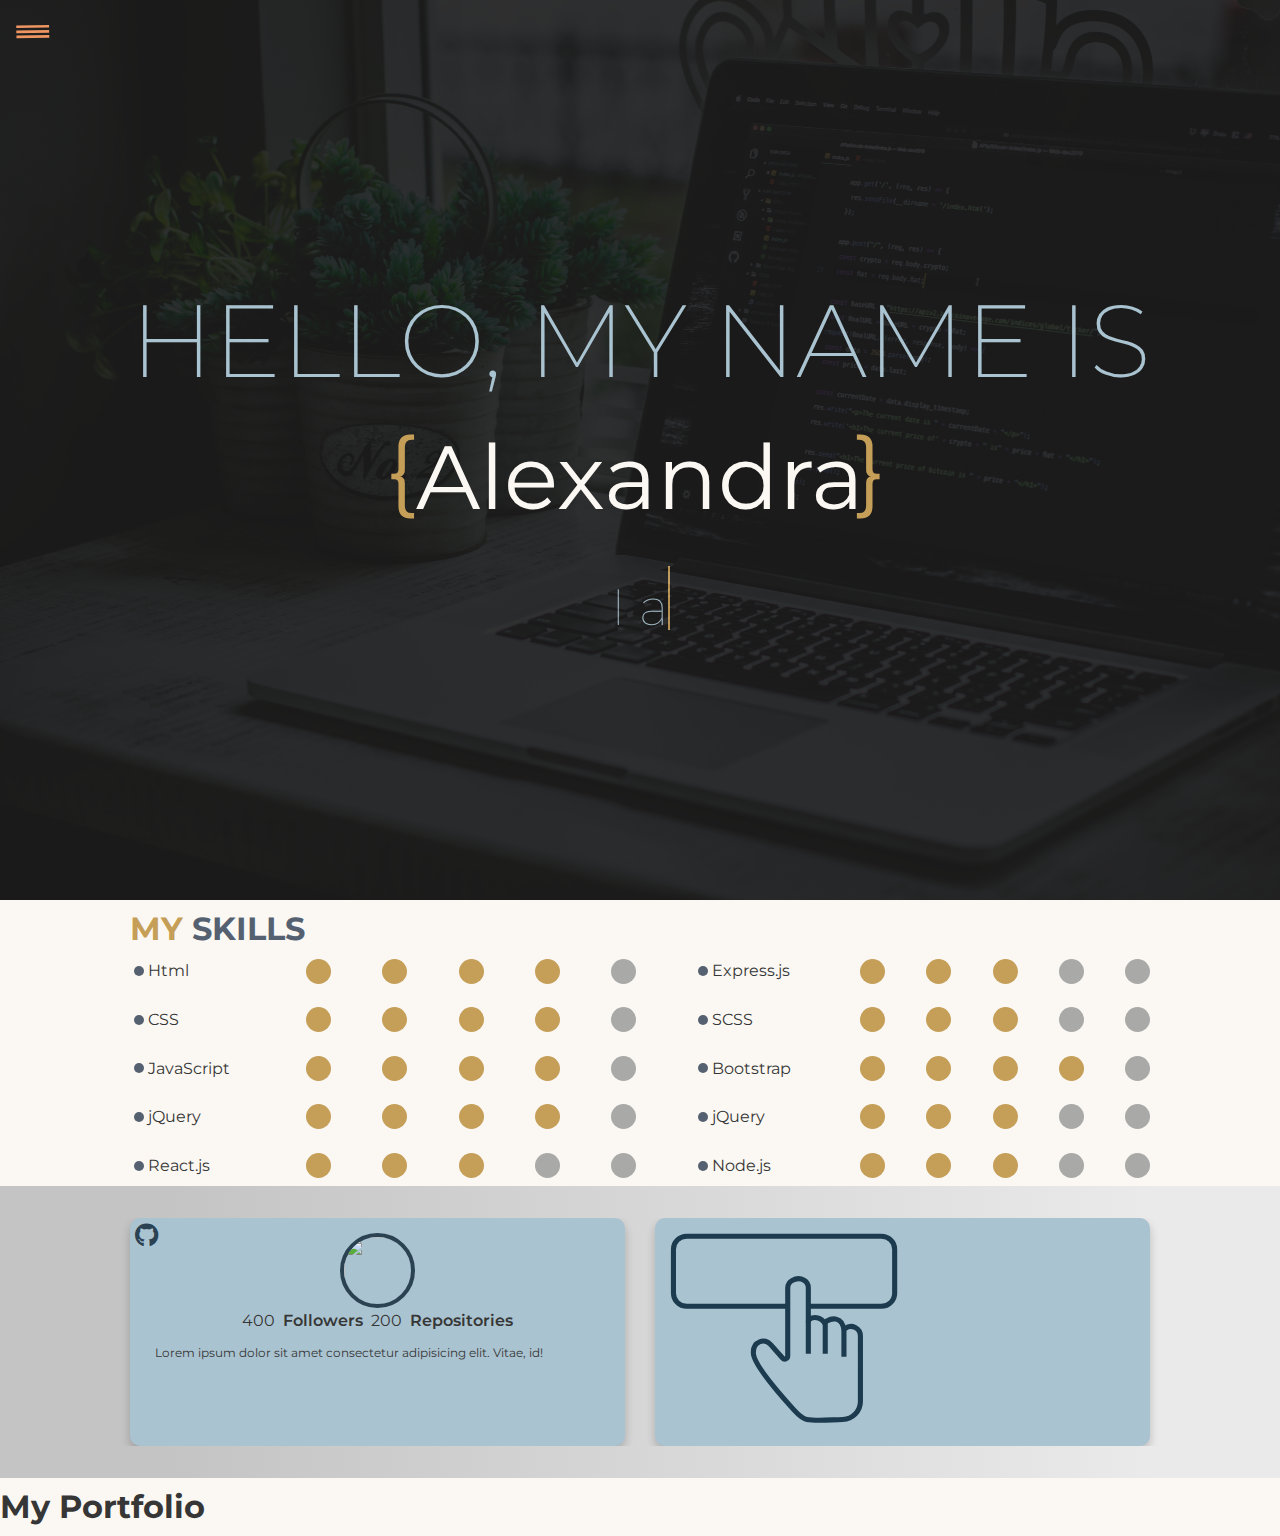
==== Site/index.html @ 7f1e924a "fixed some layout issues" ====
<!DOCTYPE html>
<html lang="en">
	<head>
		<meta charset="UTF-8" />
		<meta http-equiv="X-UA-Compatible" content="IE=edge" />
		<meta name="viewport" content="width=device-width, initial-scale=1.0" />
		<link rel="stylesheet" href="https://cdnjs.cloudflare.com/ajax/libs/font-awesome/5.15.3/css/all.min.css">
		<link rel="stylesheet" href="css/base.css" />
		<link rel="stylesheet" href="css/utils.css" />
		<link rel="stylesheet" href="css/nav.css" />
		<link rel="stylesheet" href="css/hero.css" />
		<link rel="stylesheet" href="css/style.css" />
		<link rel="stylesheet" href="css/media.css" />

		<title>Alex Faller - Web Developer</title>
	</head>
	<body>
		<header>
			<nav id="nav" class="flex">
				<button id="hamburger" class="showMenu">
					<svg
						id="hamburger-svg"
						data-name="Layer 1"
						xmlns="http://www.w3.org/2000/svg"
						width="0.41in"
						height="0.32in"
						viewBox="0 0 29.63 23.39"
					>
						<defs></defs>
						<path
							id="hamburger-top"
							class="line"
							d="M25.17,20.13l25-.38s3.58-.8,3.75-3c.07-.88.63-2.43-2.13-4s-5.36,2-5.36,2L29,32.74"
							transform="translate(-25.16 -11.9)"
						/>

						<line
							id="hamburger-middle"
							class="line"
							x1="0.06"
							y1="12.05"
							x2="25.06"
							y2="11.68"
						/>

						<path
							id="hamburger-bottom"
							class="line"
							d="M25.33,27.82l25-.37s3.61.7,3.84,2.88c.1.88.7,2.41-2,4s-5.42-1.85-5.42-1.85L28.8,15.1"
							transform="translate(-25.16 -11.9)"
						/>
					</svg>
				</button>

				<ul>
					<li><a id="home" class="nav-link" href="#">Home</a></li>
					<li><a class="nav-link" href="#skills">Skills</a></li>
					<li><a class="nav-link" href="#portfolio">Portfolio</a></li>
					<li><a class="nav-link" href="#">Contact</a></li>
				</ul>
			</nav>
			<div class="flex hero">
				<h1 class="hello">Hello, my name is</h1>
				<div class="name-animation flex">
					<h1 class="my-name">Alexandra</h1>
				</div>
				<div id="typing"></div>
			</div>
		</header>

		<div class="container">
			<section class="skills">
				<h1 class="section-header">
					<span class="mustard">My</span><span class="slate"> skills</span>
				</h1>
				<ul class="grid-wrapper grid">
					<li class="column">
						<ul class="grid skill-box">
							<!--HTML-->
							<li class="skill-list-item flex">
								<div class="skill-item flex">
									<div class="bullet"></div>
									Html
								</div>
								<div class="skill-level-gold"></div>
								<div class="skill-level-gold"></div>
								<div class="skill-level-gold"></div>
								<div class="skill-level-gold"></div>
								<div class="skill-level-silver"></div>
							</li>

							<!--CSS-->
							<li class="skill-list-item flex">
								<div class="skill-item flex">
									<div class="bullet"></div>
									CSS
								</div>
								<div class="skill-level-gold"></div>
								<div class="skill-level-gold"></div>
								<div class="skill-level-gold"></div>
								<div class="skill-level-gold"></div>
								<div class="skill-level-silver"></div>
							</li>

							<!--JavaScript-->
							<li class="skill-list-item flex">
								<div class="skill-item flex">
									<div class="bullet"></div>
									JavaScript
								</div>
								<div class="skill-level-gold"></div>
								<div class="skill-level-gold"></div>
								<div class="skill-level-gold"></div>
								<div class="skill-level-gold"></div>
								<div class="skill-level-silver"></div>
							</li>

							<!--jQuery-->
							<li class="skill-list-item flex">
								<div class="skill-item flex">
									<div class="bullet"></div>
									jQuery
								</div>
								<div class="skill-level-gold"></div>
								<div class="skill-level-gold"></div>
								<div class="skill-level-gold"></div>
								<div class="skill-level-gold"></div>
								<div class="skill-level-silver"></div>
							</li>

							<!--react-->
							<li class="skill-list-item flex">
								<div class="skill-item flex">
									<div class="bullet"></div>
									React.js
								</div>
								<div class="skill-level-gold"></div>
								<div class="skill-level-gold"></div>
								<div class="skill-level-gold"></div>
								<div class="skill-level-silver"></div>
								<div class="skill-level-silver"></div>
							</li>
						</ul>
					</li>

					<!-- right -->
					<li class="column right">
						<ul class="skill-box grid">
							<!--Express.js-->
							<li class="skill-list-item flex">
								<div class="skill-item flex">
									<div class="bullet"></div>
									Express.js
								</div>
								<div class="skill-level-gold"></div>
								<div class="skill-level-gold"></div>
								<div class="skill-level-gold"></div>
								<div class="skill-level-silver"></div>
								<div class="skill-level-silver"></div>
							</li>

							<!--SCSS-->
							<li class="skill-list-item flex">
								<div class="skill-item flex">
									<div class="bullet"></div>
									SCSS
								</div>
								<div class="skill-level-gold"></div>
								<div class="skill-level-gold"></div>
								<div class="skill-level-gold"></div>
								<div class="skill-level-silver"></div>
								<div class="skill-level-silver"></div>
							</li>

							<!--Bootstrap-->
							<li class="skill-list-item flex">
								<div class="skill-item flex">
									<div class="bullet"></div>
									Bootstrap
								</div>
								<div class="skill-level-gold"></div>
								<div class="skill-level-gold"></div>
								<div class="skill-level-gold"></div>
								<div class="skill-level-gold"></div>
								<div class="skill-level-silver"></div>
							</li>

							<!--MongoDb-->
							<li class="skill-list-item flex">
								<div class="skill-item flex">
									<div class="bullet"></div>
									jQuery
								</div>
								<div class="skill-level-gold"></div>
								<div class="skill-level-gold"></div>
								<div class="skill-level-gold"></div>
								<div class="skill-level-silver"></div>
								<div class="skill-level-silver"></div>
							</li>
							<!--Node-->
							<li class="skill-list-item flex">
								<div class="skill-item flex">
									<div class="bullet"></div>
									Node.js
								</div>
								<div class="skill-level-gold"></div>
								<div class="skill-level-gold"></div>
								<div class="skill-level-gold"></div>
								<div class="skill-level-silver"></div>
								<div class="skill-level-silver"></div>
							</li>
						</ul>
					</li>
				</ul>
			</section>
	</div>

			<section class="cta">
				<div class="container">
				<ul class="cta-boxes grid">
					<li class="github-box">
						<i class="fab fa-github"></i>
						<div class="avatar flex" ><img id="avatar" src="https://randomuser.me/api/portraits/lego/3.jpg"/></div>
						<div class="user-info">
						<ul class="flex">
							<li id="following"> </li>
							<li id="followers">400 <strong>Followers</strong></li>
							<li id="repositories">200 <strong>Repositories</strong></li>
						</ul>
						<div id="github-bio">Lorem ipsum dolor sit amet consectetur adipisicing elit. Vitae, id!</div>
						
						

						<div id="repos" class="flex">
							
						</div>
						</div>
						

					</li>
					

					<li class="hireMe-box">

						<div class="hire-me">
							<svg width="228" height="190" viewBox="0 0 228 190" fill="none" xmlns="http://www.w3.org/2000/svg">
<g id="Hand and box 1">
<path id="Box 1" d="M138.271 73.3187H211.412C218.701 73.3187 224.664 67.5082 224.664 60.3215V16.1821C224.664 8.9954 218.752 3.18491 211.412 3.18491H16.7096C9.37 3.18491 3.45757 8.9954 3.45757 16.1821V60.3215C3.45757 67.5082 9.37 73.3187 16.7096 73.3187H118.597" stroke="#1C3B4E" stroke-width="5.09693" stroke-miterlimit="10"/>
<g id="Hand 1">
<path id="Vector" d="M155.244 120.873V90.5463C155.244 89.425 155.856 88.4056 156.824 87.8959C160.953 85.7042 171.962 82.2383 174.052 97.3252" stroke="#1C3B4E" stroke-width="5.09693" stroke-miterlimit="10"/>
<path id="Vector_2" d="M138.322 120.873V88.5584C138.322 87.5391 138.832 86.6216 139.698 86.061C142.757 84.1241 150.249 82.697 155.244 90.903" stroke="#1C3B4E" stroke-width="5.09693" stroke-miterlimit="10"/>
<path id="Vector_3" d="M138.322 89.2211V54.8678C138.322 51.7587 136.742 48.8025 134.041 47.2224C129.403 44.4701 124.968 45.8463 121.91 47.6302C119.311 49.1593 117.731 51.9626 117.731 54.9698V123.116C117.731 125.868 114.367 127.142 112.532 125.053L100.452 111.342C97.8018 108.335 93.5203 107.213 89.7996 108.742C86.1807 110.22 82.7658 113.533 83.4284 120.873C84.4988 132.392 112.124 163.891 123.898 176.888C127.415 180.762 131.747 185.502 136.895 186.471C145.611 188.153 158.659 186.878 172.88 186.522C182.513 186.267 190.413 178.163 190.413 168.529V103.085C190.413 95.3374 181.493 90.7502 175.326 95.4394C175.224 95.4903 175.173 95.5923 175.071 95.6432C174.358 96.2039 173.95 97.0704 173.95 97.9878V123.625" stroke="#1C3B4E" stroke-width="5.09693" stroke-miterlimit="10"/>
</g>
</g>
</svg>
						</div>

					</li>
				</ul>
				</div>
			</section>

			<section class="portfolio">
				<h1>My Portfolio</h1>
			</section>
		</div>
<script src="https://cdnjs.cloudflare.com/ajax/libs/axios/0.21.0/axios.min.js" integrity="sha512-DZqqY3PiOvTP9HkjIWgjO6ouCbq+dxqWoJZ/Q+zPYNHmlnI2dQnbJ5bxAHpAMw+LXRm4D72EIRXzvcHQtE8/VQ==" crossorigin="anonymous"></script>
		<script src="scripts/typing.js"></script>
		<script src="scripts/menu.js"></script>
		<script src="scripts/github.js"></script>
	</body>
</html>
---- Site/css/base.css ----
@import url('https://fonts.googleapis.com/css2?family=Montserrat:ital,wght@0,100;0,200;0,400;0,500;0,600;0,700;0,800;0,900;1,100;1,200;1,300;1,400;1,500;1,600;1,800;1,900&display=swap');

*,
*::before,
*::after {
	box-sizing: border-box;
	padding: 0;
	margin: 0;
}

:root {
	--color-mustardYellow: #c59e58;
	--color-lightBlue: #aac3d0;
	--color-lightOrange: #ee9561;
	--color-offWhite: #fbf8f3;
	--color-darkGrey: #363636;
	--color-night: #0d121b;
	--color-slateGrey: #556170;
	--color-charcoal: #2b4253;
	--color-silver: #a9a9a8;
	--color-platinum: #eaeaea;
}

body {
	font-family: 'Montserrat', sans-serif;
	overflow-x: hidden;
	background-color: var(--color-offWhite);
	color: var(--color-darkGrey);
	font-size: 16px;
	line-height: 1.6;
}

ul {
	list-style: none;
}

a {
	text-decoration: none;
	color: var(--color-darkGrey);
}

h1,
h2 {
	line-height: 1.2;
	margin: 10px 0;
}

h1.section-header {
	text-transform: uppercase;
}

p {
	margin: 10px 0;
	line-height: 1.6;
}

img {
	width: 100%;
}
---- Site/css/utils.css ----
.container {
	margin: 0 auto;
	max-width: 1100px;
	overflow: auto;
	padding: 0 40px;
}

.flex {
	display: flex;
	justify-content: center;
	align-items: center;
	/* height: 100%; */
}

.grid {
	display: grid;
}

/* COLOUR CLASSES */

.mustard {
	color: var(--color-mustardYellow);
}
.slate {
	color: var(--color-slateGrey);
}
.silver {
	color: var(--color-silver);
}

.charcoal {
	color: var(--color-charcoal);
}
---- Site/css/nav.css ----
.line {
	fill: none;
	stroke: var(--color-lightOrange);
	stroke-miterlimit: 10;
	stroke-width: 2px;
}

#hamburger-top,
#hamburger-bottom {
	transition: stroke-dashoffset 0.5s cubic-bezier(0.4, 0, 0.2, 1);
}
#hamburger-middle {
	opacity: 1;
	transition: stroke-dashoffset 0.5s cubic-bezier(0.4, 0, 0.2, 1);
}
#hamburger-svg path {
	stroke-dasharray: 25, 42;
	stroke-dashoffset: 0;
}

.x #hamburger-middle {
	opacity: 0;
}

.x #hamburger-top,
.x #hamburger-bottom {
	stroke-dashoffset: -41;
}
nav.flex {
	align-items: flex-start;
	justify-content: left;
}

nav {
	width: 50px;
	position: fixed;
	background-color: transparent;
	transition: width 0.6s cubic-bezier(0.4, 0, 0.2, 1);
	overflow-x: hidden;
	padding: 1em;
	z-index: 999;
}
nav.active {
	width: 22em;
}
nav ul {
	display: flex;
	padding: 0;
	margin: 0.5em 0 0 0;
	width: 0;
	transition: width 0.6s cubic-bezier(0.4, 0, 0.2, 1);
}
nav.active ul {
	width: 100%;
}

nav ul li {
	transform: rotateY(0deg);
	opacity: 0;
	transition: transform 0.6s cubic-bezier(0.4, 0, 0.2, 1),
		opacity 0.6s cubic-bezier(0.4, 0, 0.2, 1);
}
nav.active ul li {
	opacity: 1;
	transform: rotateY(360deg);
}

nav ul a {
	position: relative;
	color: var(--color-lightBlue);
	margin: 0 5px;
	transition: border-bottom 250ms ease-in;
}
nav ul a:hover {
	border-bottom: 1px solid var(--color-lightOrange);
}
nav ul a.active {
	border-bottom: 1px solid var(--color-lightOrange);
}

nav button,
nav button:active {
	background: none;
	border: none;
	outline: none;
	z-index: 999;
}
---- Site/css/hero.css ----
.hero.flex {
	flex-direction: column;
	height: 100vh;
	width: 100%;
	background: #1a1a1a;
	background-size: cover;
}
.hero::before {
	content: '';
	background-image: url('../images/safar-safarov-MSN8TFhJ0is-unsplash.jpg');
	background-size: cover;
	position: absolute;
	top: 0px;
	right: 0px;
	bottom: 0px;
	left: 0px;
	opacity: 0.1;
}

.hello {
	position: relative;
	color: var(--color-lightBlue);
	font-size: 8vw;
	font-weight: 200;
	text-transform: uppercase;
	-webkit-animation: fadeIn ease 5s;
	animation: fadeIn ease 5s;
}
@-webkit-keyframes fadeIn {
	0% {
		opacity: 0;
	}
	100% {
		opacity: 1;
	}
}
@keyframes fadeIn {
	0% {
		opacity: 0;
	}
	100% {
		opacity: 1;
	}
}

.name-animation {
	position: relative;
	font-size: 7vw;
	width: 100%;
}
.my-name {
	position: absolute;
	top: 0;
	font-size: 7vw;
	font-weight: 400;
	color: var(--color-offWhite);
}

.name-animation h1::before {
	content: '{';
	position: absolute;
	top: 0;
	color: var(--color-mustardYellow);
	transform: translate(-100%, -7%);
	-webkit-animation: animateLeft 5s linear;
	animation: animateLeft 5s linear;
}
@-webkit-keyframes animateLeft {
	0% {
		transform: translate(-4000%, -7%) scale(3);
	}

	75% {
		transform: translate(-700%, -7%) scale(2);
	}
	100% {
		transform: translate(-100%, -7%) scale(1);
	}
}

@keyframes animateLeft {
	0% {
		transform: translate(-4000%, -7%) scale(3);
	}

	75% {
		transform: translate(-700%, -7%) scale(2);
	}
	100% {
		transform: translate(-100%, -7%) scale(1);
	}
}
.name-animation h1::after {
	content: '}';
	position: absolute;
	top: 0;
	right: 0;
	color: var(--color-mustardYellow);
	transform: translate(69%, -7%);
	-webkit-animation: animateRight 5s linear;
	animation: animateRight 5s linear;
}

@-webkit-keyframes animateRight {
	0% {
		transform: translate(1000%, -7%) scale(3);
	}

	75% {
		transform: translate(700%, -7%) scale(2);
	}
	100% {
		transform: translate(69%, -7%) scale(1);
	}
}

@keyframes animateRight {
	0% {
		transform: translate(4000%, -7%) scale(3);
	}

	75% {
		transform: translate(700%, -7%) scale(2);
	}
	100% {
		transform: translate(69%, -7%) scale(1);
	}
}

#typing {
	white-space: nowrap;
	overflow: hidden;
	margin-top: 3em;
	color: var(--color-lightBlue);
	font-size: 4vw;
	font-weight: 100;
	border-right: 2px solid var(--color-mustardYellow);
	-webkit-animation: blinking 0.7s infinite step-end;
	animation: blinking 0.7s infinite step-end;
	height: 5vw;
}

#wd-txt {
	color: var(--color-lightOrange);
	padding-left: 0.5ch;
	font-weight: 400;
}

@-webkit-keyframes blinking {
	0%,
	100% {
		border-color: transparent;
	}
	50% {
		border-color: var(--color-mustardYellow);
	}
}

@keyframes blinking {
	0%,
	100% {
		border-color: transparent;
	}
	50% {
		border-color: var(--color-mustardYellow);
	}
}
---- Site/css/style.css ----
/* SKILLS SECTION */
.grid-wrapper {
	grid-template-columns: repeat(auto-fit, minmax(260px, 1fr));
	grid-gap: 0.5rem;
	align-items: start;
	padding: 0;
}

.skill-box {
	grid-template-rows: auto;
	gap: 15px;
}

.skill-list-item {
	justify-content: space-between;
	margin-bottom: 0.5em;
}

.skill-item.flex {
	margin: 0 0 0 0.25em;
	width: 11ch;
	justify-content: left;
}

.bullet {
	height: 10px;
	width: 10px;
	background-color: var(--color-slateGrey);
	border-radius: 50%;
	margin-right: 0.25em;
}
.skill-level-gold {
	height: 25px;
	width: 25px;
	background-color: var(--color-mustardYellow);
	border-radius: 50%;
}
.skill-level-silver {
	height: 25px;
	width: 25px;
	background-color: var(--color-silver);
	border-radius: 50%;
}

/* GITHUB  AND HIRE ME SECTION */

.cta {
	background: linear-gradient(269.91deg, #eaeaea 10.2%, #c4c4c4 86.89%);
	padding: 2em 0;
}

.cta-boxes {
	gap: 30px;
	grid-template-columns: repeat(auto-fit, minmax(260px, 1fr));
}

.github-box,
.hireMe-box {
	flex-direction: column;
	/* max-width: 800px; */
	background-color: var(--color-lightBlue);
	border-radius: 10px;
	box-shadow: 0 5px 10px rgba(0, 0, 0, 20%);
	position: relative;
	padding: 15px;
}

.cta .fa-github {
	font-size: 1.5rem;
	color: var(--color-charcoal);
	position: absolute;
	top: 5px;
	left: 5px;
}
#github-bio {
	font-size: 0.75rem;
	padding: 10px;
}

.avatar img {
	width: 75px;
	height: 75px;
	border-radius: 50%;
	border: 0.25rem solid var(--color-charcoal);
}

.user-info ul li {
	font-size: 0.75rem;
	margin-right: 0.5em;
}

.user-info ul li strong {
	font-weight: 600;
	margin-left: 0.25em;
}

#repos.flex {
	max-height: 25px;
	flex-wrap: wrap;
	margin-bottom: 20px;
}

.repo {
	background-color: var(--color-charcoal);
	color: #fff;
	border-radius: 4px;
	padding: 0.25em 0.5em;
	font-size: 0.7rem;
	margin: 0.2em;
	display: inline-block;
}
---- Site/css/media.css ----
@media (min-width: 610px) {
	/* for the skills section */
	.column.right {
		margin-left: 50px;
	}

	/* github box */
	.user-info ul.flex {
		max-height: 25px;
	}
	.user-info ul li {
		font-size: 1rem;
		margin-right: 0.5em;
	}

	#repos.flex {
		justify-content: space-between;
	}
}

@media (min-width: 630px) and (max-width: 800px) {
	.user-info ul li {
		font-size: 0.75rem;
		margin-right: 0.5em;
	}
}

/* @media (min-width: 955px) {
	.avatar {
		float: left;
		margin-right: 7px;
	}
} */
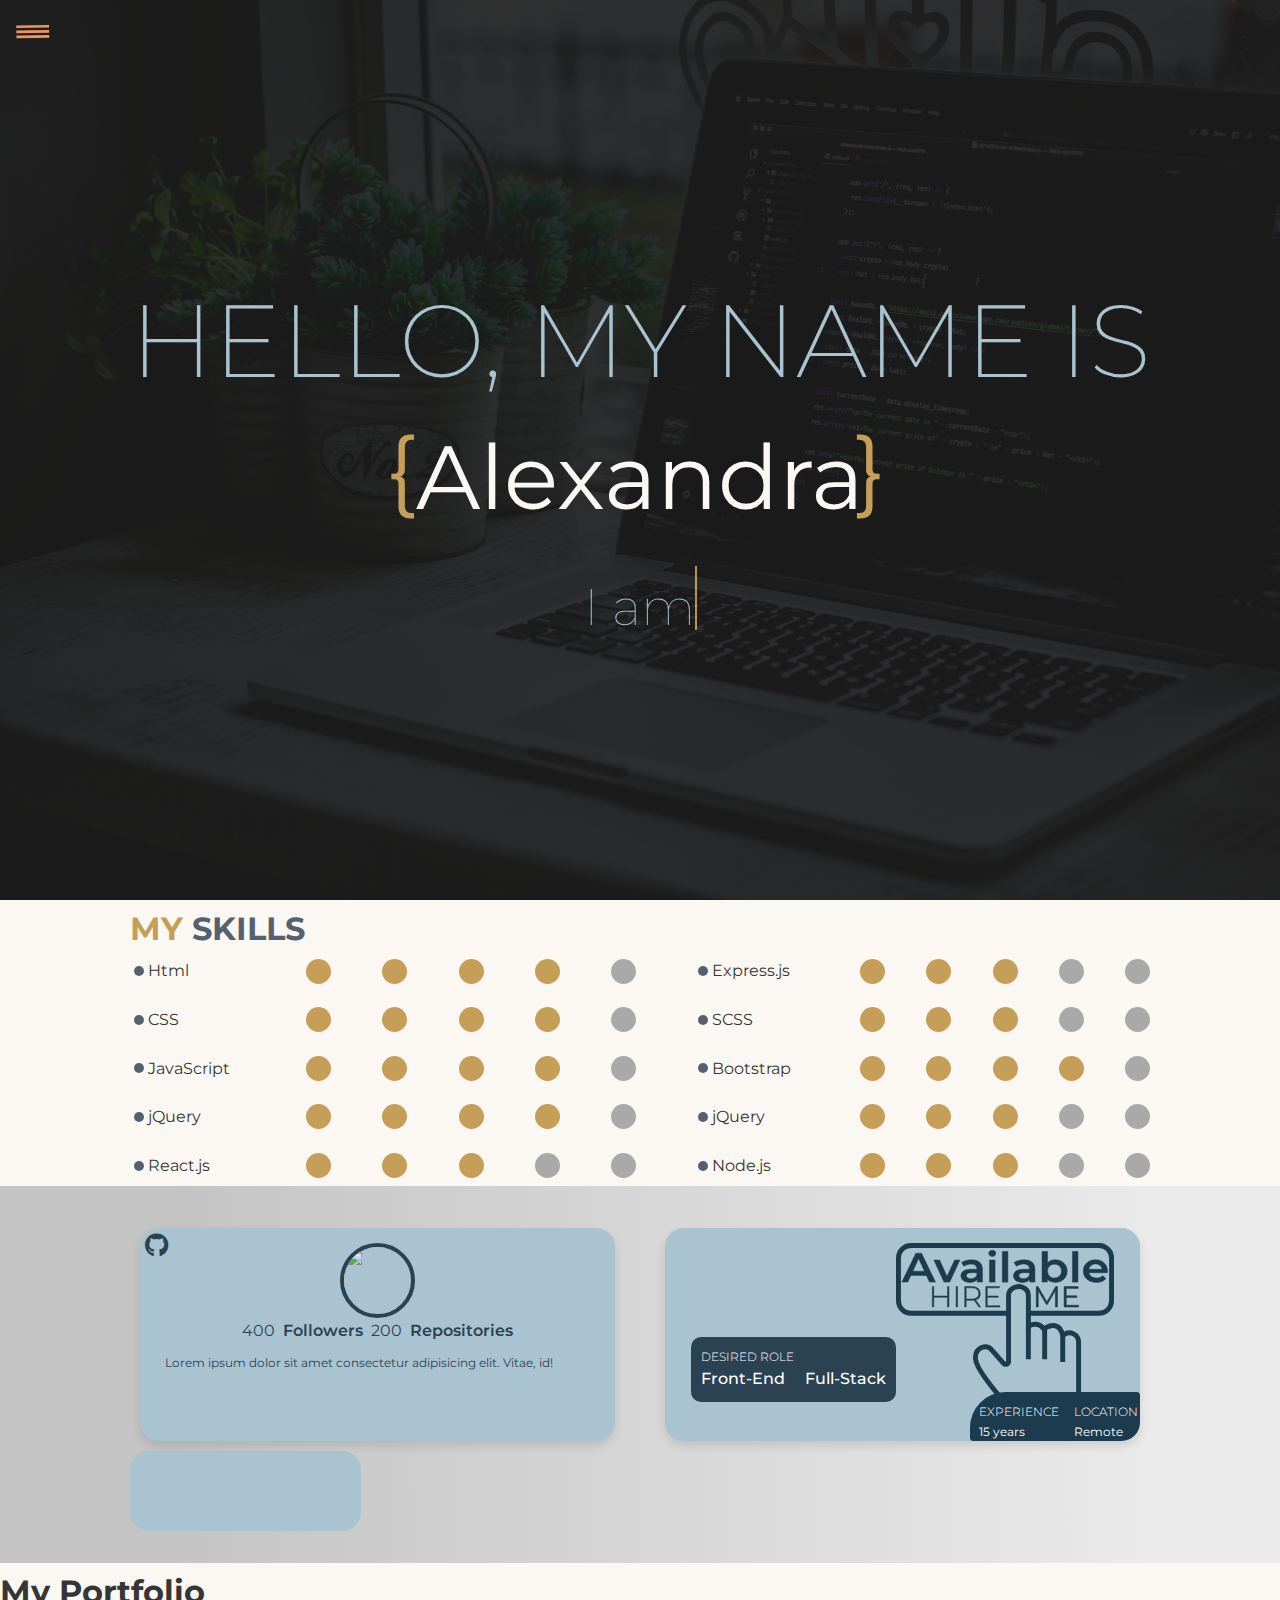
==== commit 6f9d3b18: "styled the cta boxes including mediaQueries" ====
--- a/Site/index.html
+++ b/Site/index.html
@@ -228,35 +228,37 @@
 							<li id="repositories">200 <strong>Repositories</strong></li>
 						</ul>
 						<div id="github-bio">Lorem ipsum dolor sit amet consectetur adipisicing elit. Vitae, id!</div>
-						
-						
-
-						<div id="repos" class="flex">
-							
+						<div id="repos" class="flex"></div>
 						</div>
-						</div>
-						
-
-					</li>
-					
-
-					<li class="hireMe-box">
-
-						<div class="hire-me">
-							<svg width="228" height="190" viewBox="0 0 228 190" fill="none" xmlns="http://www.w3.org/2000/svg">
-<g id="Hand and box 1">
-<path id="Box 1" d="M138.271 73.3187H211.412C218.701 73.3187 224.664 67.5082 224.664 60.3215V16.1821C224.664 8.9954 218.752 3.18491 211.412 3.18491H16.7096C9.37 3.18491 3.45757 8.9954 3.45757 16.1821V60.3215C3.45757 67.5082 9.37 73.3187 16.7096 73.3187H118.597" stroke="#1C3B4E" stroke-width="5.09693" stroke-miterlimit="10"/>
-<g id="Hand 1">
-<path id="Vector" d="M155.244 120.873V90.5463C155.244 89.425 155.856 88.4056 156.824 87.8959C160.953 85.7042 171.962 82.2383 174.052 97.3252" stroke="#1C3B4E" stroke-width="5.09693" stroke-miterlimit="10"/>
-<path id="Vector_2" d="M138.322 120.873V88.5584C138.322 87.5391 138.832 86.6216 139.698 86.061C142.757 84.1241 150.249 82.697 155.244 90.903" stroke="#1C3B4E" stroke-width="5.09693" stroke-miterlimit="10"/>
-<path id="Vector_3" d="M138.322 89.2211V54.8678C138.322 51.7587 136.742 48.8025 134.041 47.2224C129.403 44.4701 124.968 45.8463 121.91 47.6302C119.311 49.1593 117.731 51.9626 117.731 54.9698V123.116C117.731 125.868 114.367 127.142 112.532 125.053L100.452 111.342C97.8018 108.335 93.5203 107.213 89.7996 108.742C86.1807 110.22 82.7658 113.533 83.4284 120.873C84.4988 132.392 112.124 163.891 123.898 176.888C127.415 180.762 131.747 185.502 136.895 186.471C145.611 188.153 158.659 186.878 172.88 186.522C182.513 186.267 190.413 178.163 190.413 168.529V103.085C190.413 95.3374 181.493 90.7502 175.326 95.4394C175.224 95.4903 175.173 95.5923 175.071 95.6432C174.358 96.2039 173.95 97.0704 173.95 97.9878V123.625" stroke="#1C3B4E" stroke-width="5.09693" stroke-miterlimit="10"/>
-</g>
-</g>
-</svg>
+						</li>
+						<li class="hireMe-box">
+						<div class="hire-me flex">
+							<div class="role">
+								<h3>Desired Role</h3>
+								<ul class="flex">
+									<li>Front-End</li>
+									<li class="right">Full-Stack</li>
+								</ul>
+							</div>
+							<img id="hire-me" src="images/AvailableForHire.svg" alt="I am available for hire">
+
+							<div class="expLoc flex">
+								<ul>
+									<li><h3>Experience</h3></li>
+									<li class="bold">15 years</li>
+								</ul>
+								<ul class="right">
+									<li><h3>Location</h3></li>
+									<li class="bold">Remote</li>
+								</ul>
+							</div>
 						</div>
 
 					</li>
 				</ul>
+				<div class="download-cv flex">
+
+				</div>
 				</div>
 			</section>
 
--- a/Site/css/base.css
+++ b/Site/css/base.css
@@ -49,6 +49,12 @@
 	text-transform: uppercase;
 }
 
+h3 {
+	text-transform: uppercase;
+	font-size: 0.75rem;
+	font-weight: 300;
+}
+
 p {
 	margin: 10px 0;
 	line-height: 1.6;
--- a/Site/css/style.css
+++ b/Site/css/style.css
@@ -57,12 +57,13 @@
 .github-box,
 .hireMe-box {
 	flex-direction: column;
-	/* max-width: 800px; */
+	color: var(--color-charcoal);
 	background-color: var(--color-lightBlue);
-	border-radius: 10px;
-	box-shadow: 0 5px 10px rgba(0, 0, 0, 20%);
+	border-radius: 18.7436px;
+	box-shadow: 0 5px 10px rgba(0, 0, 0, 11%);
 	position: relative;
 	padding: 15px;
+	margin: 10px;
 }
 
 .cta .fa-github {
@@ -109,3 +110,55 @@
 	margin: 0.2em;
 	display: inline-block;
 }
+
+#hire-me {
+	width: 50%;
+	margin-bottom: 40px;
+}
+
+.role {
+	padding: 5px;
+	margin: 0 15px 36px 0;
+	background-color: var(--color-charcoal);
+	border-radius: 10px;
+}
+
+.role h3 {
+	color: #fff;
+}
+
+.role ul {
+	font-size: 0.65em;
+	color: #fff;
+	font-weight: 500;
+}
+
+.role ul li.right {
+	margin-left: 20px;
+}
+
+.expLoc {
+	position: absolute;
+	bottom: 0;
+	right: 0;
+	background: #1c3b4e;
+	border-radius: 35.4545px 3.54545px 18.7436px;
+	width: 170px;
+	color: #fff;
+	padding: 10px 13px 0 20px;
+}
+
+.expLoc ul.right {
+	margin-left: 15px;
+}
+
+.expLoc ul {
+	font-size: 0.75rem;
+}
+
+.download-cv {
+	width: 231.11px;
+	height: 80px;
+	background-color: var(--color-lightBlue);
+	border-radius: 18.7436px;
+}
--- a/Site/css/media.css
+++ b/Site/css/media.css
@@ -1,3 +1,10 @@
+@media (min-width: 400px) {
+	.role {
+		padding: 10px;
+		margin: 0;
+	}
+}
+
 @media (min-width: 610px) {
 	/* for the skills section */
 	.column.right {
@@ -16,6 +23,10 @@
 	#repos.flex {
 		justify-content: space-between;
 	}
+
+	.role ul {
+		font-size: 1rem;
+	}
 }
 
 @media (min-width: 630px) and (max-width: 800px) {
@@ -23,11 +34,30 @@
 		font-size: 0.75rem;
 		margin-right: 0.5em;
 	}
+
+	.role {
+		margin-top: 123px;
+	}
+	#hire-me {
+		width: 70%;
+		margin: -63px 2px 0 -59px;
+	}
 }
 
-/* @media (min-width: 955px) {
-	.avatar {
-		float: left;
-		margin-right: 7px;
+/* ipad */
+@media (min-width: 768px) {
+	#hire-me {
+		width: 70%;
+		margin: -6px 2px 0 -59px;
 	}
-} */
+	.role {
+		margin-top: 70px;
+	}
+}
+
+@media (min-width: 800px) {
+	#hire-me {
+		width: 49%;
+		margin: 0;
+	}
+}
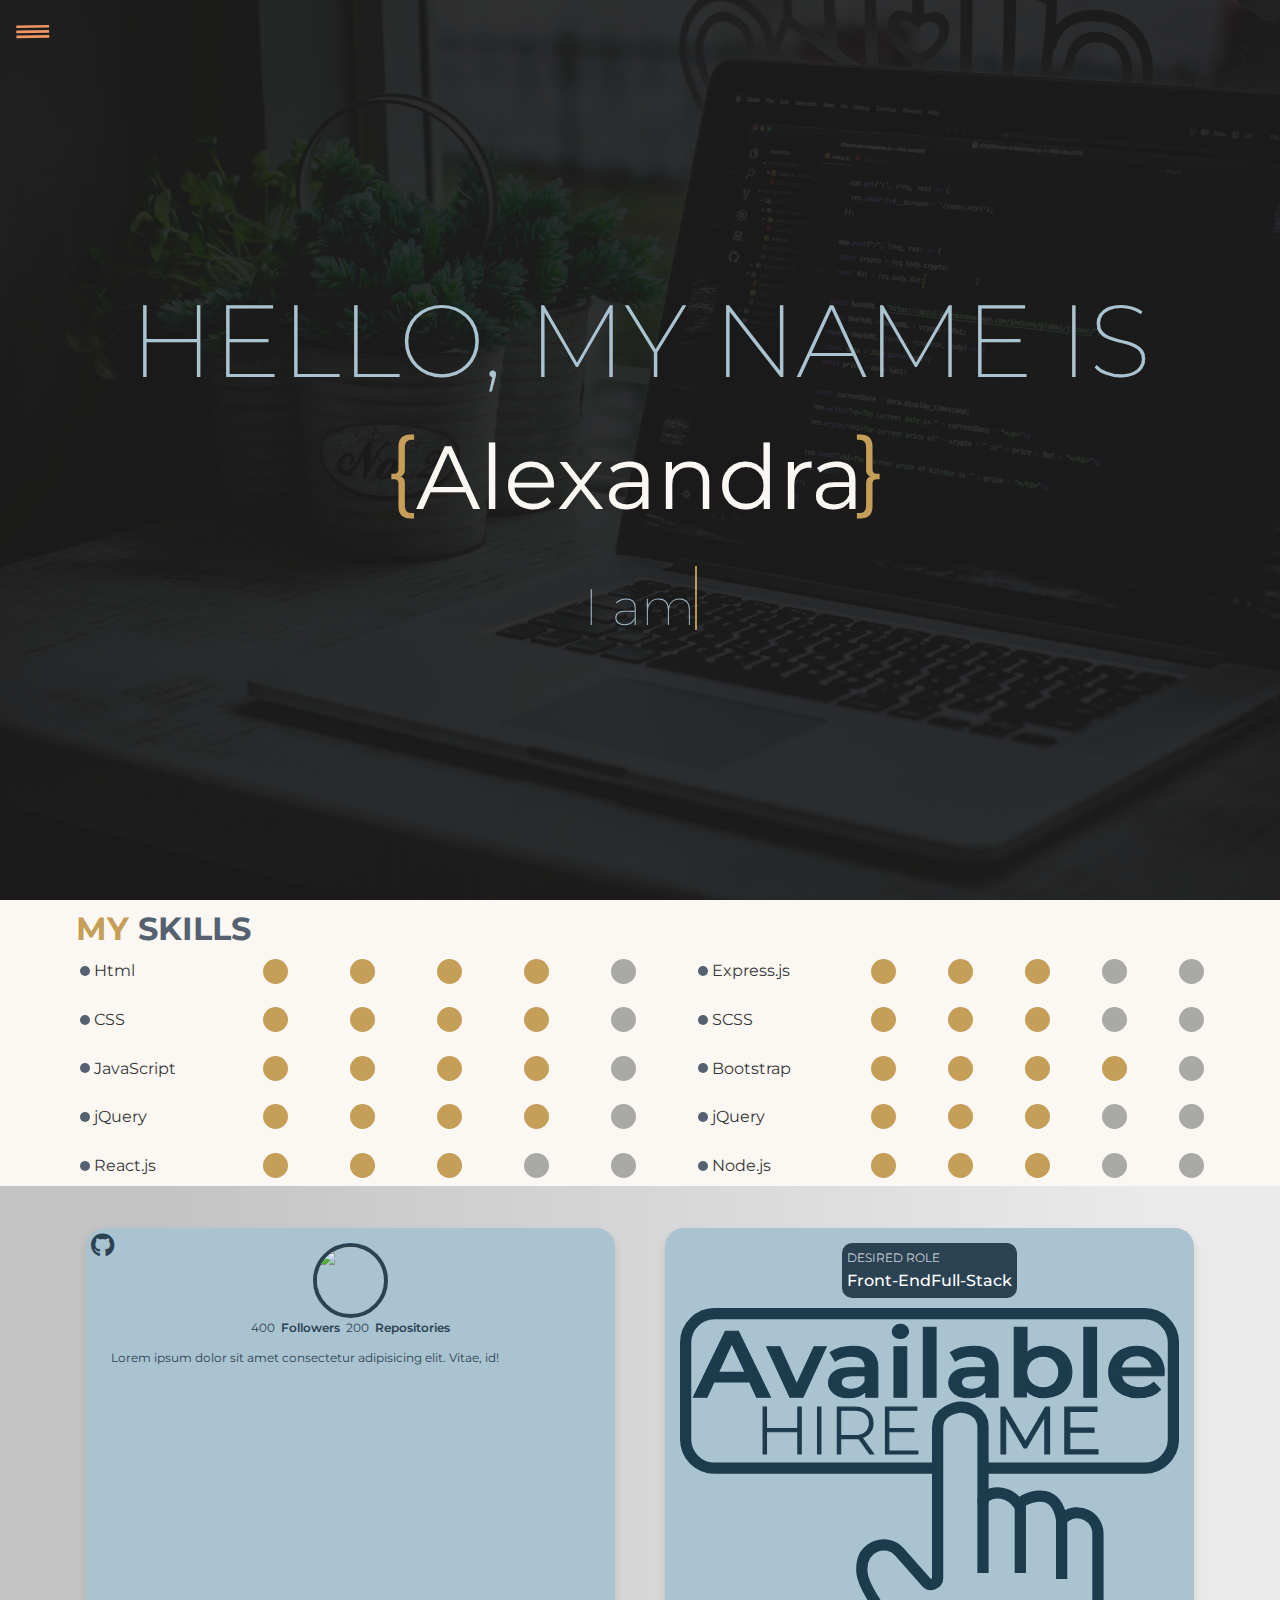
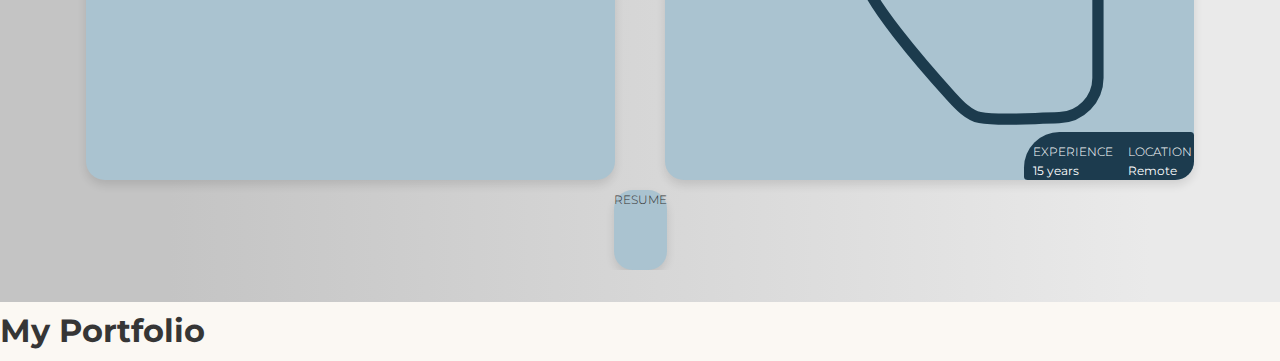
==== commit 9c781a59: "re-worked media queries" ====
--- a/Site/index.html
+++ b/Site/index.html
@@ -217,8 +217,8 @@
 
 			<section class="cta">
 				<div class="container">
-				<ul class="cta-boxes grid">
-					<li class="github-box">
+				<ul class="cta-boxes grid ">
+					<li class="github-box box-shadow">
 						<i class="fab fa-github"></i>
 						<div class="avatar flex" ><img id="avatar" src="https://randomuser.me/api/portraits/lego/3.jpg"/></div>
 						<div class="user-info">
@@ -231,7 +231,7 @@
 						<div id="repos" class="flex"></div>
 						</div>
 						</li>
-						<li class="hireMe-box">
+					<li class="hireMe-box box-shadow">
 						<div class="hire-me flex">
 							<div class="role">
 								<h3>Desired Role</h3>
@@ -256,9 +256,9 @@
 
 					</li>
 				</ul>
-				<div class="download-cv flex">
-
-				</div>
+				<div class="flex">
+					<div class="box-shadow download-cv"> <h3>resume</h3>
+					</div>
 				</div>
 			</section>
 
--- a/Site/css/base.css
+++ b/Site/css/base.css
@@ -61,5 +61,6 @@
 }
 
 img {
-	width: 100%;
+	display: block;
+	max-width: 100%;
 }
--- a/Site/css/utils.css
+++ b/Site/css/utils.css
@@ -1,8 +1,7 @@
 .container {
-	margin: 0 auto;
-	max-width: 1100px;
+	margin-inline: auto;
+	width: min(90%, 70.5rem);
 	overflow: auto;
-	padding: 0 40px;
 }
 
 .flex {
@@ -31,3 +30,7 @@
 .charcoal {
 	color: var(--color-charcoal);
 }
+
+.box-shadow {
+	box-shadow: 0 5px 10px rgba(0, 0, 0, 11%);
+}
--- a/Site/css/style.css
+++ b/Site/css/style.css
@@ -1,6 +1,6 @@
 /* SKILLS SECTION */
 .grid-wrapper {
-	grid-template-columns: repeat(auto-fit, minmax(260px, 1fr));
+	grid-template-columns: repeat(auto-fit, minmax(250px, 1fr));
 	grid-gap: 0.5rem;
 	align-items: start;
 	padding: 0;
@@ -52,6 +52,7 @@
 .cta-boxes {
 	gap: 30px;
 	grid-template-columns: repeat(auto-fit, minmax(260px, 1fr));
+	grid-template-rows: 1fr;
 }
 
 .github-box,
@@ -60,7 +61,6 @@
 	color: var(--color-charcoal);
 	background-color: var(--color-lightBlue);
 	border-radius: 18.7436px;
-	box-shadow: 0 5px 10px rgba(0, 0, 0, 11%);
 	position: relative;
 	padding: 15px;
 	margin: 10px;
@@ -111,16 +111,22 @@
 	display: inline-block;
 }
 
+.hireMe-box {
+	flex-basis: 100%;
+}
+
 #hire-me {
 	width: 50%;
 	margin-bottom: 40px;
 }
 
 .role {
+	color: #fff;
 	padding: 5px;
-	margin: 0 15px 36px 0;
 	background-color: var(--color-charcoal);
 	border-radius: 10px;
+	max-width: 100%;
+	font-size: 1rem;
 }
 
 .role h3 {
@@ -128,13 +134,7 @@
 }
 
 .role ul {
-	font-size: 0.65em;
-	color: #fff;
 	font-weight: 500;
-}
-
-.role ul li.right {
-	margin-left: 20px;
 }
 
 .expLoc {
@@ -157,7 +157,7 @@
 }
 
 .download-cv {
-	width: 231.11px;
+	max-width: 231.11px;
 	height: 80px;
 	background-color: var(--color-lightBlue);
 	border-radius: 18.7436px;
--- a/Site/css/media.css
+++ b/Site/css/media.css
@@ -1,7 +1,15 @@
-@media (min-width: 400px) {
+@media (max-width: 320px) {
+	nav ul a {
+		font-size: 0.75rem;
+	}
+
+	.user-info ul li {
+		font-size: 0.6rem;
+		margin-right: 0.2em;
+	}
+
 	.role {
-		padding: 10px;
-		margin: 0;
+		font-size: 0.65rem;
 	}
 }
 
@@ -16,7 +24,6 @@
 		max-height: 25px;
 	}
 	.user-info ul li {
-		font-size: 1rem;
 		margin-right: 0.5em;
 	}
 
@@ -24,7 +31,15 @@
 		justify-content: space-between;
 	}
 
-	.role ul {
+	.hire-me.flex {
+		flex-direction: column;
+	}
+	#hire-me {
+		width: 100%;
+		margin-top: 10px;
+	}
+
+	.role {
 		font-size: 1rem;
 	}
 }
@@ -35,29 +50,29 @@
 		margin-right: 0.5em;
 	}
 
-	.role {
+	/* .role {
 		margin-top: 123px;
 	}
 	#hire-me {
 		width: 70%;
 		margin: -63px 2px 0 -59px;
-	}
+	} */
 }
 
 /* ipad */
 @media (min-width: 768px) {
-	#hire-me {
+	/* #hire-me {
 		width: 70%;
 		margin: -6px 2px 0 -59px;
 	}
 	.role {
 		margin-top: 70px;
-	}
+	} */
 }
 
 @media (min-width: 800px) {
-	#hire-me {
+	/* #hire-me {
 		width: 49%;
 		margin: 0;
-	}
+	} */
 }
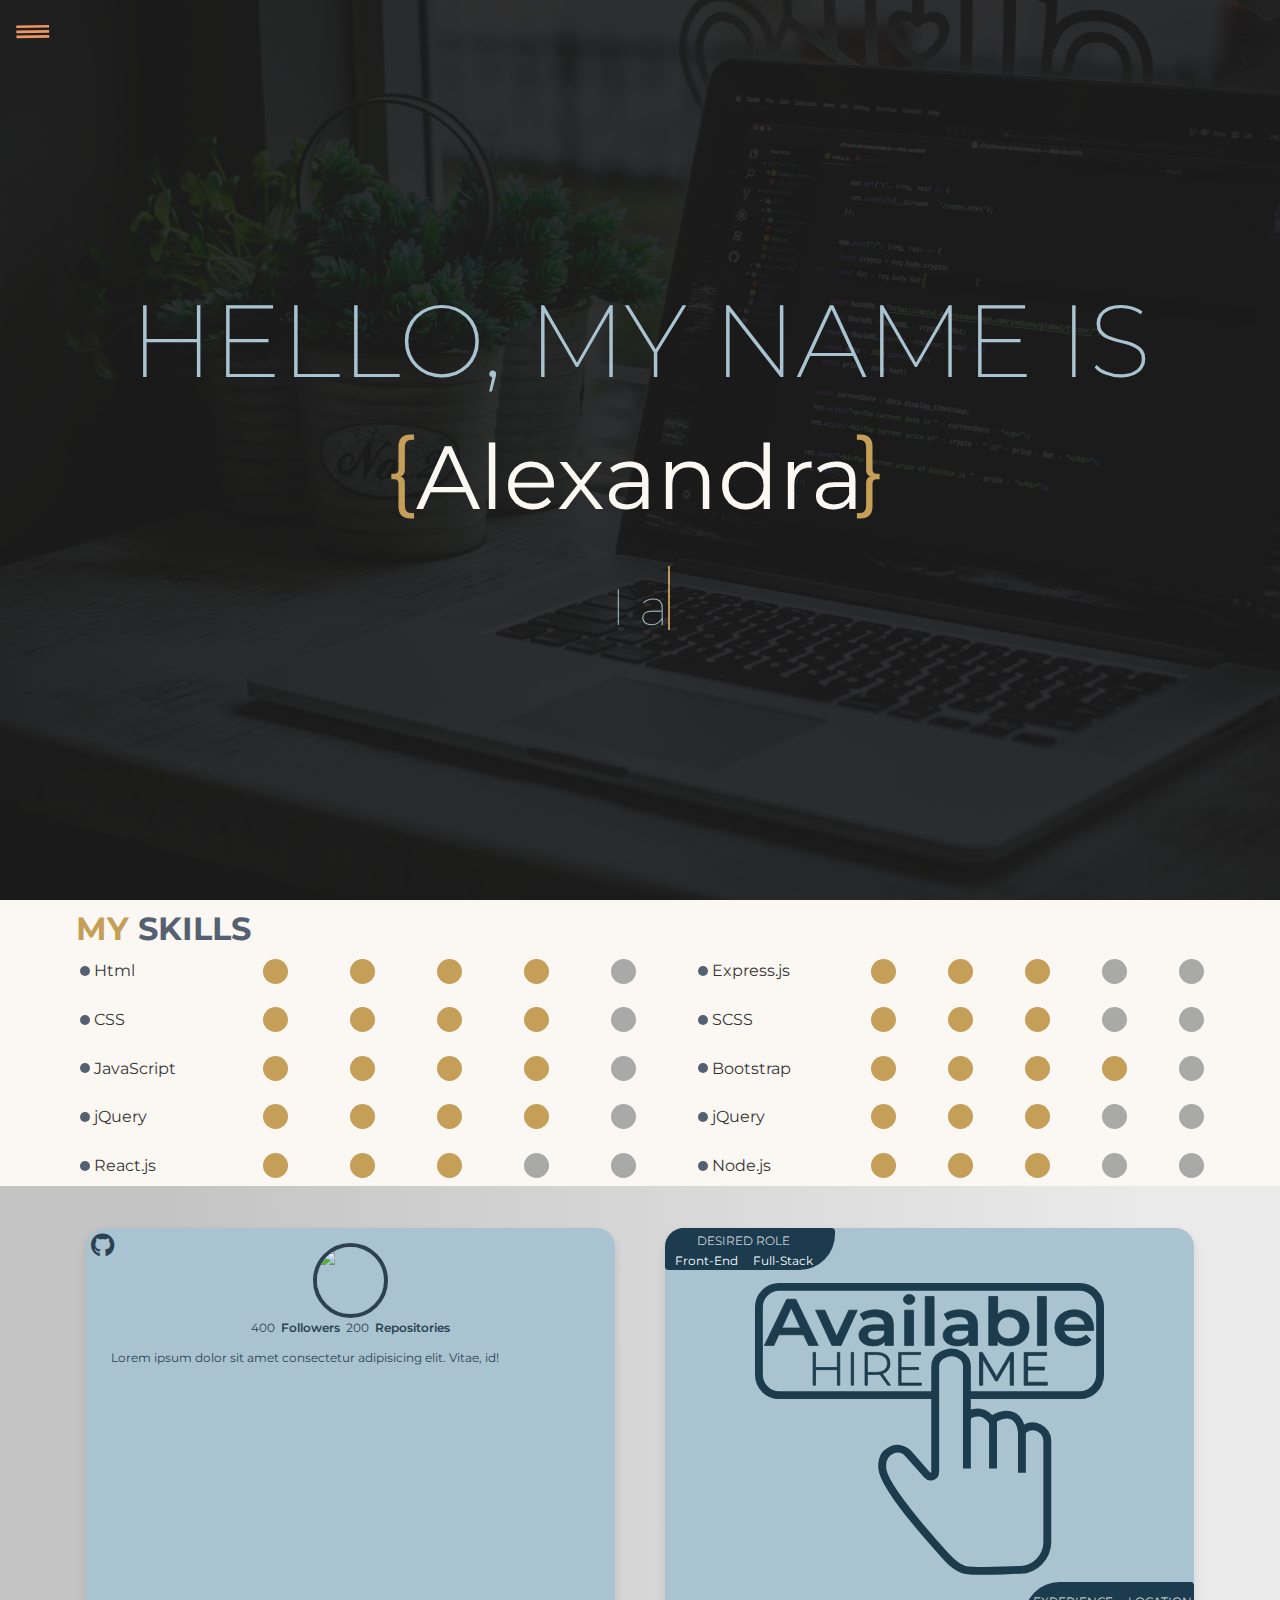
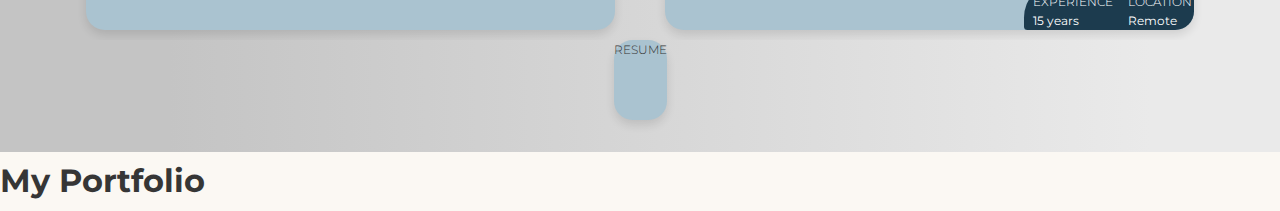
==== commit 12b7461c: "changed the layout of the hire-me box" ====
--- a/Site/index.html
+++ b/Site/index.html
@@ -231,10 +231,9 @@
 						<div id="repos" class="flex"></div>
 						</div>
 						</li>
-					<li class="hireMe-box box-shadow">
-						<div class="hire-me flex">
-							<div class="role">
-								<h3>Desired Role</h3>
+					<li class="hireMe-box box-shadow flex">
+						<div class="hire-me">
+							<h3>Desired Role</h3>
 								<ul class="flex">
 									<li>Front-End</li>
 									<li class="right">Full-Stack</li>
--- a/Site/css/style.css
+++ b/Site/css/style.css
@@ -111,30 +111,28 @@
 	display: inline-block;
 }
 
-.hireMe-box {
-	flex-basis: 100%;
+#hire-me {
+	margin: 40px 0;
+	max-width: 50%;
 }
 
-#hire-me {
-	width: 50%;
-	margin-bottom: 40px;
+.hire-me {
+	position: absolute;
+	top: 0;
+	left: 0;
+	background: #1c3b4e;
+	border-radius: 18.7436px 3.54545px 35.4545px;
+	width: 170px;
+	color: #fff;
+	padding: 3px 13px 0 0px;
+	font-size: 0.75rem;
+}
+.hire-me h3 {
+	text-align: center;
 }
 
-.role {
-	color: #fff;
-	padding: 5px;
-	background-color: var(--color-charcoal);
-	border-radius: 10px;
-	max-width: 100%;
-	font-size: 1rem;
-}
-
-.role h3 {
-	color: #fff;
-}
-
-.role ul {
-	font-weight: 500;
+.hire-me ul li.right {
+	margin-left: 15px;
 }
 
 .expLoc {
--- a/Site/css/media.css
+++ b/Site/css/media.css
@@ -8,8 +8,8 @@
 		margin-right: 0.2em;
 	}
 
-	.role {
-		font-size: 0.65rem;
+	#hire-me {
+		max-width: 70%;
 	}
 }
 
@@ -31,16 +31,8 @@
 		justify-content: space-between;
 	}
 
-	.hire-me.flex {
-		flex-direction: column;
-	}
 	#hire-me {
-		width: 100%;
-		margin-top: 10px;
-	}
-
-	.role {
-		font-size: 1rem;
+		max-width: 70%;
 	}
 }
 
@@ -49,30 +41,4 @@
 		font-size: 0.75rem;
 		margin-right: 0.5em;
 	}
-
-	/* .role {
-		margin-top: 123px;
-	}
-	#hire-me {
-		width: 70%;
-		margin: -63px 2px 0 -59px;
-	} */
 }
-
-/* ipad */
-@media (min-width: 768px) {
-	/* #hire-me {
-		width: 70%;
-		margin: -6px 2px 0 -59px;
-	}
-	.role {
-		margin-top: 70px;
-	} */
-}
-
-@media (min-width: 800px) {
-	/* #hire-me {
-		width: 49%;
-		margin: 0;
-	} */
-}
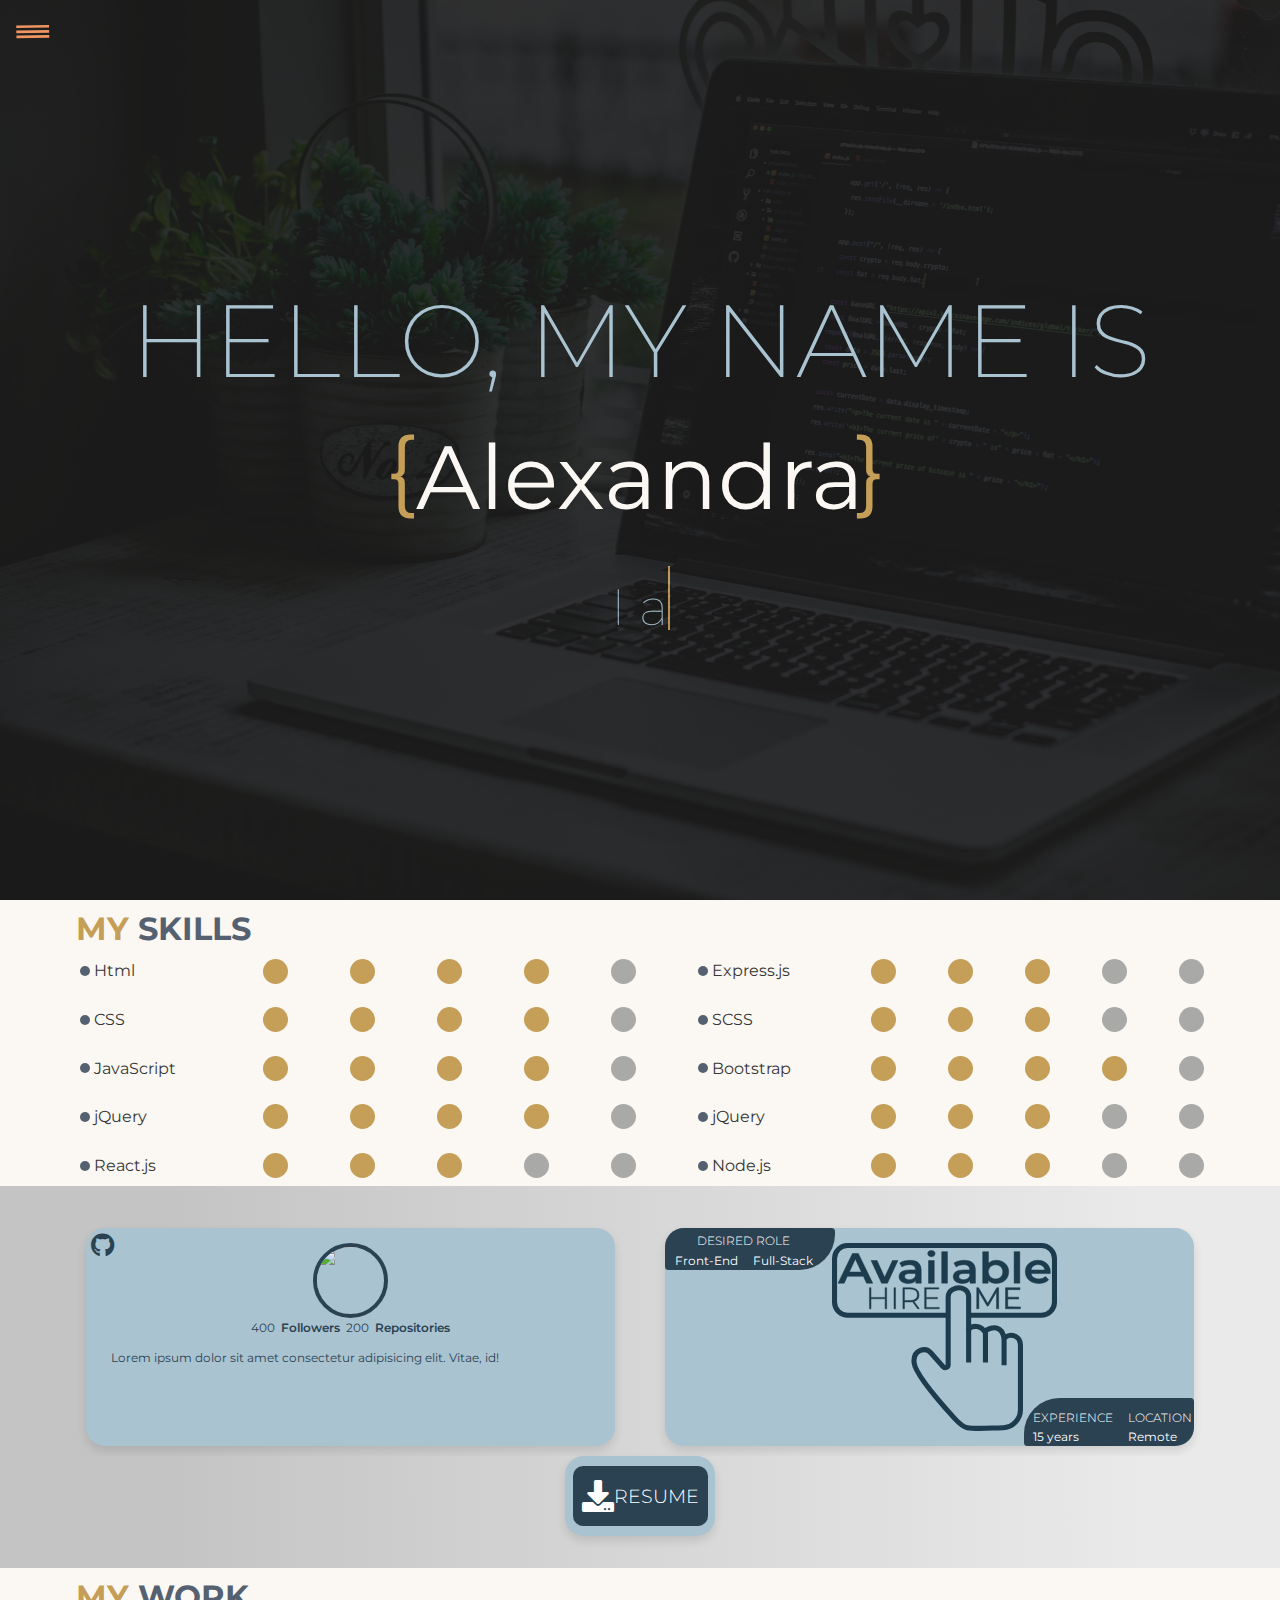
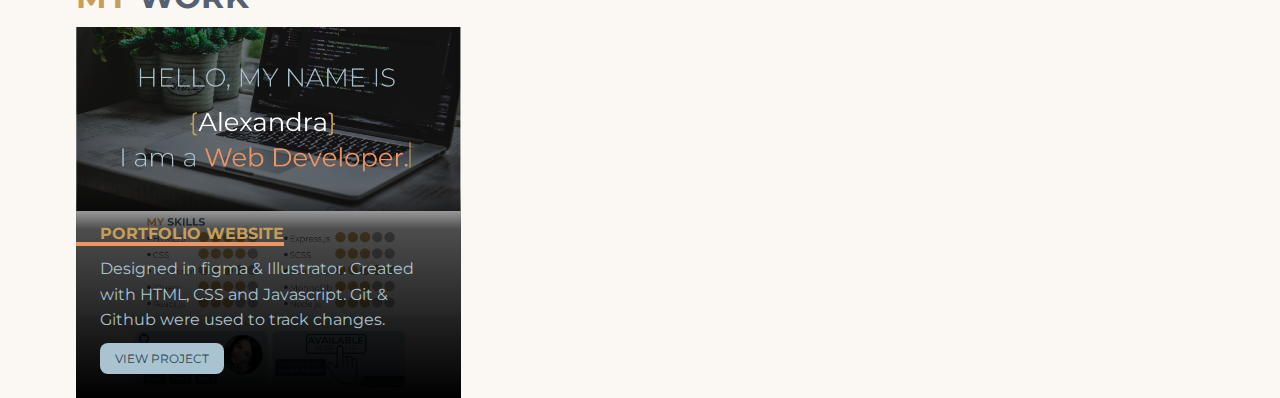
==== commit 08c739af: "started styling out the cards" ====
--- a/Site/index.html
+++ b/Site/index.html
@@ -256,13 +256,25 @@
 					</li>
 				</ul>
 				<div class="flex">
-					<div class="box-shadow download-cv"> <h3>resume</h3>
+					<div class="box-shadow download-cv flex"> 
+						<i class="fas fa-download"></i><h3>resume</h3>
 					</div>
 				</div>
 			</section>
 
-			<section class="portfolio">
-				<h1>My Portfolio</h1>
+			<section class="portfolio container">
+		
+					<h1 class="section-header">
+					<span class="mustard">My</span><span class="slate"> Work</span>
+				</h1>
+					<div class="card">
+						<div class="card-content">
+							<h2 class="card-title">Portfolio Website</h2>
+							<p class="card-body">Designed in figma & Illustrator. Created with HTML, CSS and Javascript. Git & Github were used to track changes.</p>
+							<a href="#" class="button">View Project</a>
+						</div>
+					</div>
+	
 			</section>
 		</div>
 <script src="https://cdnjs.cloudflare.com/ajax/libs/axios/0.21.0/axios.min.js" integrity="sha512-DZqqY3PiOvTP9HkjIWgjO6ouCbq+dxqWoJZ/Q+zPYNHmlnI2dQnbJ5bxAHpAMw+LXRm4D72EIRXzvcHQtE8/VQ==" crossorigin="anonymous"></script>
--- a/Site/css/base.css
+++ b/Site/css/base.css
@@ -49,6 +49,11 @@
 	text-transform: uppercase;
 }
 
+h2 {
+	text-transform: uppercase;
+	font-size: 1rem;
+}
+
 h3 {
 	text-transform: uppercase;
 	font-size: 0.75rem;
--- a/Site/css/style.css
+++ b/Site/css/style.css
@@ -120,7 +120,7 @@
 	position: absolute;
 	top: 0;
 	left: 0;
-	background: #1c3b4e;
+	background: var(--color-charcoal);
 	border-radius: 18.7436px 3.54545px 35.4545px;
 	width: 170px;
 	color: #fff;
@@ -139,7 +139,7 @@
 	position: absolute;
 	bottom: 0;
 	right: 0;
-	background: #1c3b4e;
+	background: var(--color-charcoal);
 	border-radius: 35.4545px 3.54545px 18.7436px;
 	width: 170px;
 	color: #fff;
@@ -155,8 +155,90 @@
 }
 
 .download-cv {
+	position: relative;
 	max-width: 231.11px;
 	height: 80px;
 	background-color: var(--color-lightBlue);
 	border-radius: 18.7436px;
-}
+	color: #fff;
+	width: 150px;
+	font-size: 2rem;
+	cursor: pointer;
+}
+
+.download-cv::after {
+	content: '';
+	background-color: var(--color-charcoal);
+	position: absolute;
+	top: 12%;
+	left: 5%;
+	width: 90%;
+	height: 75%;
+	display: block;
+	border-radius: 10px;
+	align-items: center;
+}
+.download-cv h3 {
+	font-size: 1.2rem;
+}
+
+.download-cv h3,
+.download-cv .fa-download {
+	z-index: 10;
+}
+
+/* PORTFOLIO */
+
+.card {
+	color: #fff;
+	background-image: url(../images/portfolioScreenshot.png);
+	background-size: cover;
+	padding: 10rem 0 0;
+	max-width: 35ch;
+}
+
+.card h2 {
+	color: var(--color-mustardYellow);
+	line-height: 1.6rem;
+}
+
+.card-content {
+	--padding: 1.5rem;
+	padding: var(--padding);
+	background: linear-gradient(
+		hsl(0 0% 0% /0),
+		hsl(20 0% 0% /0.7) 20%,
+		hsl(0 0% 0% /1)
+	);
+	color: var(--color-lightBlue);
+}
+
+.card-title {
+	position: relative;
+	width: max-content;
+}
+
+.card-title::after {
+	content: '';
+	position: absolute;
+	height: 4px;
+	left: calc(var(--padding) * -1);
+	bottom: 0;
+	width: calc(100% + var(--padding));
+	background-color: var(--color-lightOrange);
+}
+
+.button {
+	cursor: pointer;
+	display: inline-block;
+	background-color: var(--color-lightBlue);
+	color: var(--color-charcoal);
+	padding: 0.5em 1.25em;
+	border-radius: 8px;
+	text-transform: uppercase;
+	font-size: 0.75rem;
+}
+
+.button:hover,
+.button:focus {
+}
--- a/Site/css/media.css
+++ b/Site/css/media.css
@@ -42,3 +42,10 @@
 		margin-right: 0.5em;
 	}
 }
+
+@media (min-width: 900px) {
+	#hire-me {
+		margin: 0 0 0 30px;
+		max-width: 45%;
+	}
+}
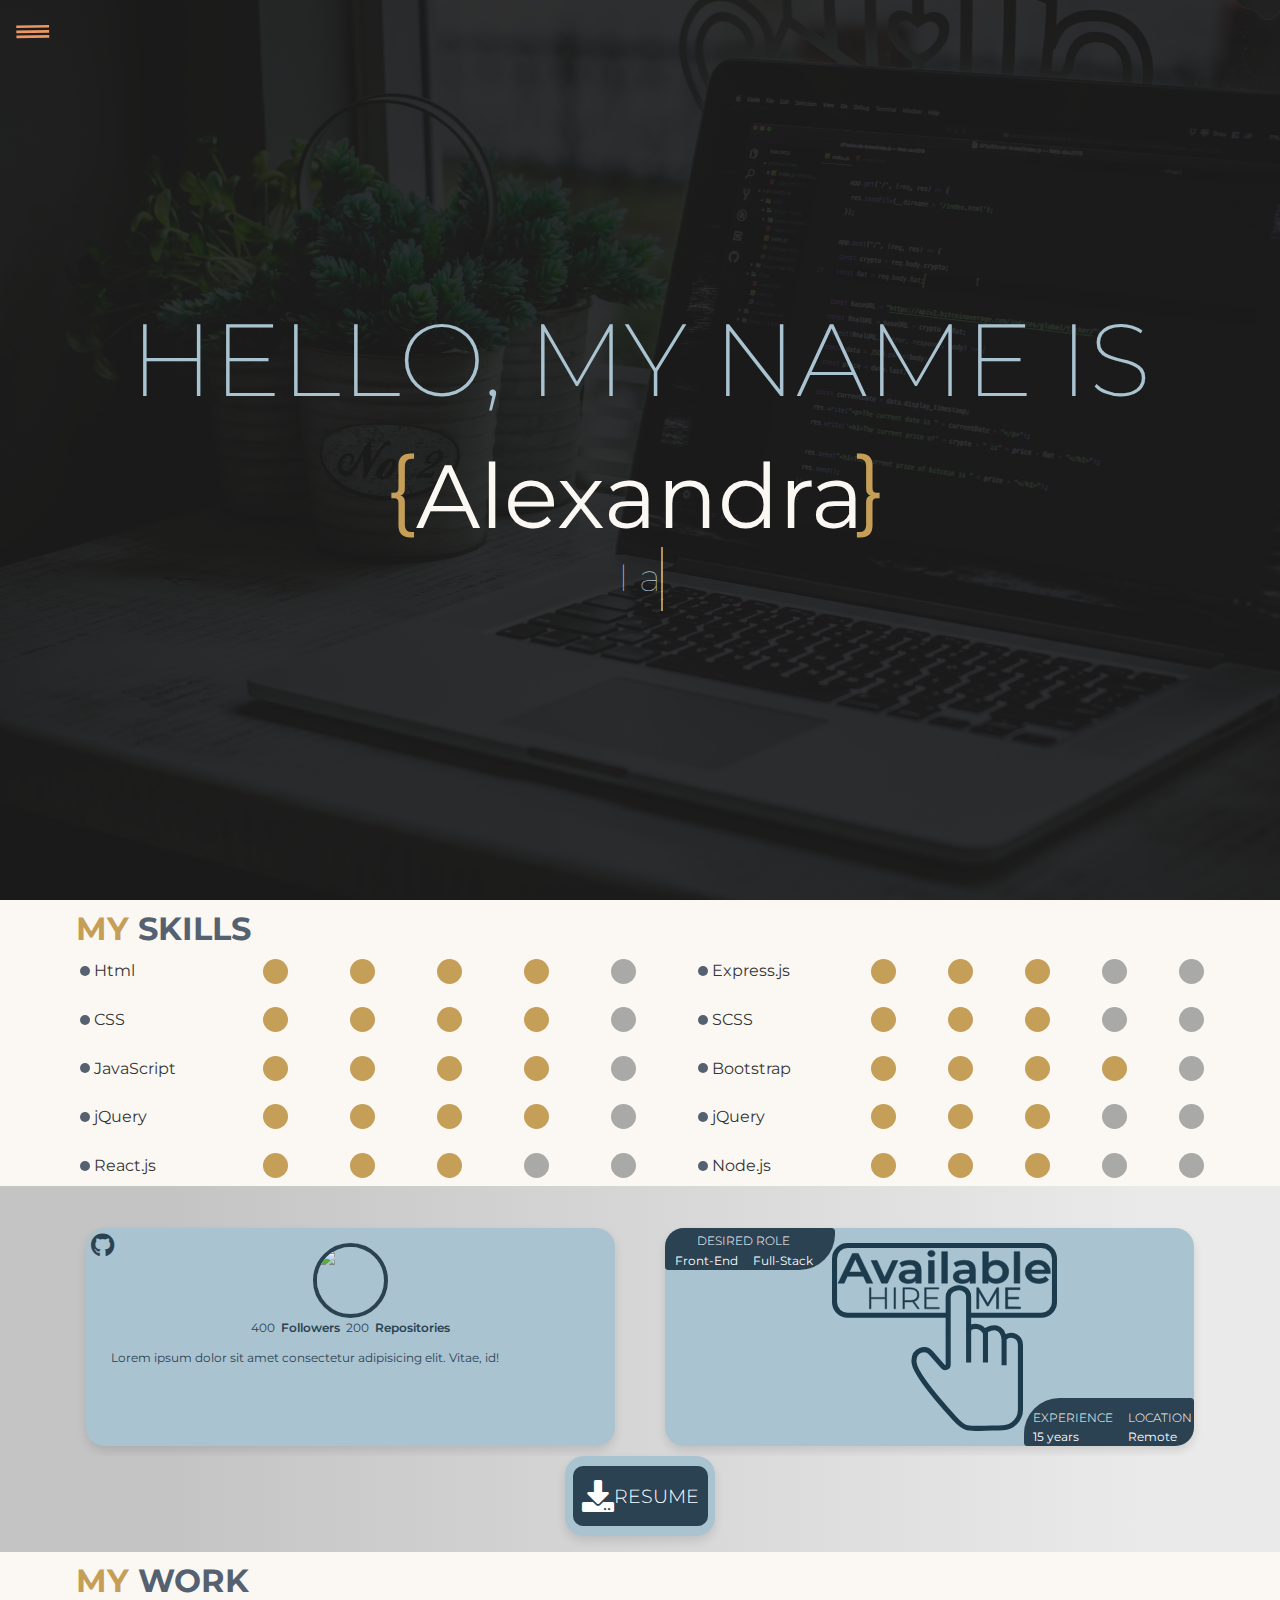
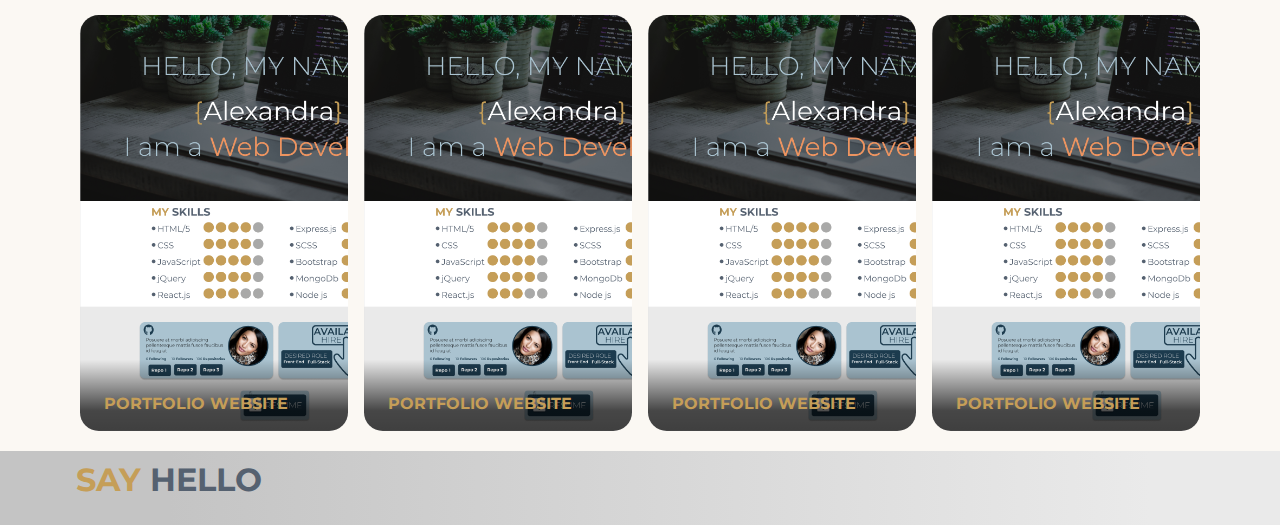
==== commit d9617d84: "finished the portfolio section" ====
--- a/Site/index.html
+++ b/Site/index.html
@@ -264,9 +264,11 @@
 
 			<section class="portfolio container">
 		
+	
 					<h1 class="section-header">
 					<span class="mustard">My</span><span class="slate"> Work</span>
 				</h1>
+							<div class="grid pf">
 					<div class="card">
 						<div class="card-content">
 							<h2 class="card-title">Portfolio Website</h2>
@@ -274,9 +276,39 @@
 							<a href="#" class="button">View Project</a>
 						</div>
 					</div>
-	
+						<div class="card">
+						<div class="card-content">
+							<h2 class="card-title">Portfolio Website</h2>
+							<p class="card-body">Designed in figma & Illustrator. Created with HTML, CSS and Javascript. Git & Github were used to track changes.</p>
+							<a href="#" class="button">View Project</a>
+						</div>
+					</div>
+
+					<div class="card">
+						<div class="card-content">
+							<h2 class="card-title">Portfolio Website</h2>
+							<p class="card-body">Designed in figma & Illustrator. Created with HTML, CSS and Javascript. Git & Github were used to track changes.</p>
+							<a href="#" class="button">View Project</a>
+						</div>
+					</div>
+					<div class="card">
+						<div class="card-content">
+							<h2 class="card-title">Portfolio Website</h2>
+							<p class="card-body">Designed in figma & Illustrator. Created with HTML, CSS and Javascript. Git & Github were used to track changes.</p>
+							<a href="#" class="button">View Project</a>
+						</div>
+					</div>
+	</div>
 			</section>
-		</div>
+
+			<section class="contact-me">
+				<div class="container">
+					<h1 class="section-header">
+					<span class="mustard">Say</span><span class="slate"> Hello</span>
+				</h1>
+				</div>
+			</section>
+		
 <script src="https://cdnjs.cloudflare.com/ajax/libs/axios/0.21.0/axios.min.js" integrity="sha512-DZqqY3PiOvTP9HkjIWgjO6ouCbq+dxqWoJZ/Q+zPYNHmlnI2dQnbJ5bxAHpAMw+LXRm4D72EIRXzvcHQtE8/VQ==" crossorigin="anonymous"></script>
 		<script src="scripts/typing.js"></script>
 		<script src="scripts/menu.js"></script>
--- a/Site/css/hero.css
+++ b/Site/css/hero.css
@@ -132,7 +132,7 @@
 	overflow: hidden;
 	margin-top: 3em;
 	color: var(--color-lightBlue);
-	font-size: 4vw;
+	font-size: 3vw;
 	font-weight: 100;
 	border-right: 2px solid var(--color-mustardYellow);
 	-webkit-animation: blinking 0.7s infinite step-end;
--- a/Site/css/style.css
+++ b/Site/css/style.css
@@ -44,15 +44,17 @@
 
 /* GITHUB  AND HIRE ME SECTION */
 
-.cta {
+.cta,
+.contact-me {
 	background: linear-gradient(269.91deg, #eaeaea 10.2%, #c4c4c4 86.89%);
-	padding: 2em 0;
+	padding-bottom: 1em;
 }
 
 .cta-boxes {
 	gap: 30px;
 	grid-template-columns: repeat(auto-fit, minmax(260px, 1fr));
 	grid-template-rows: 1fr;
+	margin-top: 2em;
 }
 
 .github-box,
@@ -64,6 +66,13 @@
 	position: relative;
 	padding: 15px;
 	margin: 10px;
+	transition: transform 500ms ease;
+}
+.github-box:hover,
+.hireMe-box:hover,
+.github-box:focus-within,
+.hireMe-box:focus-within {
+	transform: scale(1.02);
 }
 
 .cta .fa-github {
@@ -109,6 +118,13 @@
 	font-size: 0.7rem;
 	margin: 0.2em;
 	display: inline-block;
+}
+
+#repos a {
+	transition: background-color 500ms ease;
+}
+#repos a:hover {
+	background-color: var(--color-mustardYellow);
 }
 
 #hire-me {
@@ -164,6 +180,11 @@
 	width: 150px;
 	font-size: 2rem;
 	cursor: pointer;
+	transition: transform 500ms ease;
+}
+.download-cv:hover,
+.download-cv:focus-within {
+	transform: scale(1.02);
 }
 
 .download-cv::after {
@@ -177,6 +198,11 @@
 	display: block;
 	border-radius: 10px;
 	align-items: center;
+	transition: background-color 500ms ease;
+}
+
+.download-cv:hover.download-cv::after {
+	background-color: var(--color-mustardYellow);
 }
 .download-cv h3 {
 	font-size: 1.2rem;
@@ -189,17 +215,34 @@
 
 /* PORTFOLIO */
 
+.portfolio {
+	margin-bottom: 1em;
+}
+
+.pf {
+	gap: 1em;
+	grid-template-columns: repeat(auto-fit, minmax(250px, 1fr));
+	overflow: hidden;
+	padding: 0.25em;
+}
 .card {
 	color: #fff;
 	background-image: url(../images/portfolioScreenshot.png);
 	background-size: cover;
 	padding: 10rem 0 0;
 	max-width: 35ch;
+	border-radius: 18.7436px;
+	overflow: hidden;
+	transition: transform 500ms ease;
+}
+
+.card:hover,
+.card:focus-within {
+	transform: scale(1.02);
 }
 
 .card h2 {
 	color: var(--color-mustardYellow);
-	line-height: 1.6rem;
 }
 
 .card-content {
@@ -213,6 +256,10 @@
 	color: var(--color-lightBlue);
 }
 
+.card-body {
+	color: hsla(201, 29%, 74%/0.8);
+}
+
 .card-title {
 	position: relative;
 	width: max-content;
@@ -223,9 +270,12 @@
 	position: absolute;
 	height: 4px;
 	left: calc(var(--padding) * -1);
-	bottom: 0;
+	bottom: -3px;
 	width: calc(100% + var(--padding));
 	background-color: var(--color-lightOrange);
+
+	transform-origin: left;
+	transition: transform 1s ease-in-out;
 }
 
 .button {
@@ -237,8 +287,12 @@
 	border-radius: 8px;
 	text-transform: uppercase;
 	font-size: 0.75rem;
+	font-weight: 600;
+	transition: background-color 500ms ease;
 }
 
 .button:hover,
 .button:focus {
-}
+	background-color: var(--color-mustardYellow);
+	color: #fff;
+}
--- a/Site/css/media.css
+++ b/Site/css/media.css
@@ -49,3 +49,52 @@
 		max-width: 45%;
 	}
 }
+
+@media (hover) {
+	.card-content {
+		transform: translateY(72%);
+		transition: transform 500ms ease;
+	}
+	.card:hover .card-content,
+	.card:focus-within .card-content {
+		transform: translatey(0);
+	}
+
+	.card:focus-within .card-content {
+		transition-duration: 0ms;
+	}
+
+	.card-content > *:not(.card-title) {
+		opacity: 0;
+		transition: opacity 500ms linear;
+	}
+	.card:hover .card-content > *:not(.card-title),
+	.card:focus-within .card-content > *:not(.card-title) {
+		opacity: 1;
+		transition-delay: 500ms;
+	}
+
+	.card-title::after {
+		transform: scaleX(0);
+	}
+	.card:hover .card-title::after,
+	.card:focus-within .card-title::after {
+		transform: scaleX(1);
+	}
+}
+
+/* Remove all animations, transitions and smooth scroll for people that prefer not to see them */
+@media (prefers-reduced-motion: reduce) {
+	html:focus-within {
+		scroll-behavior: auto;
+	}
+
+	*,
+	*::before,
+	*::after {
+		animation-duration: 0.01ms !important;
+		animation-iteration-count: 1 !important;
+		transition-duration: 0.01ms !important;
+		scroll-behavior: auto !important;
+	}
+}
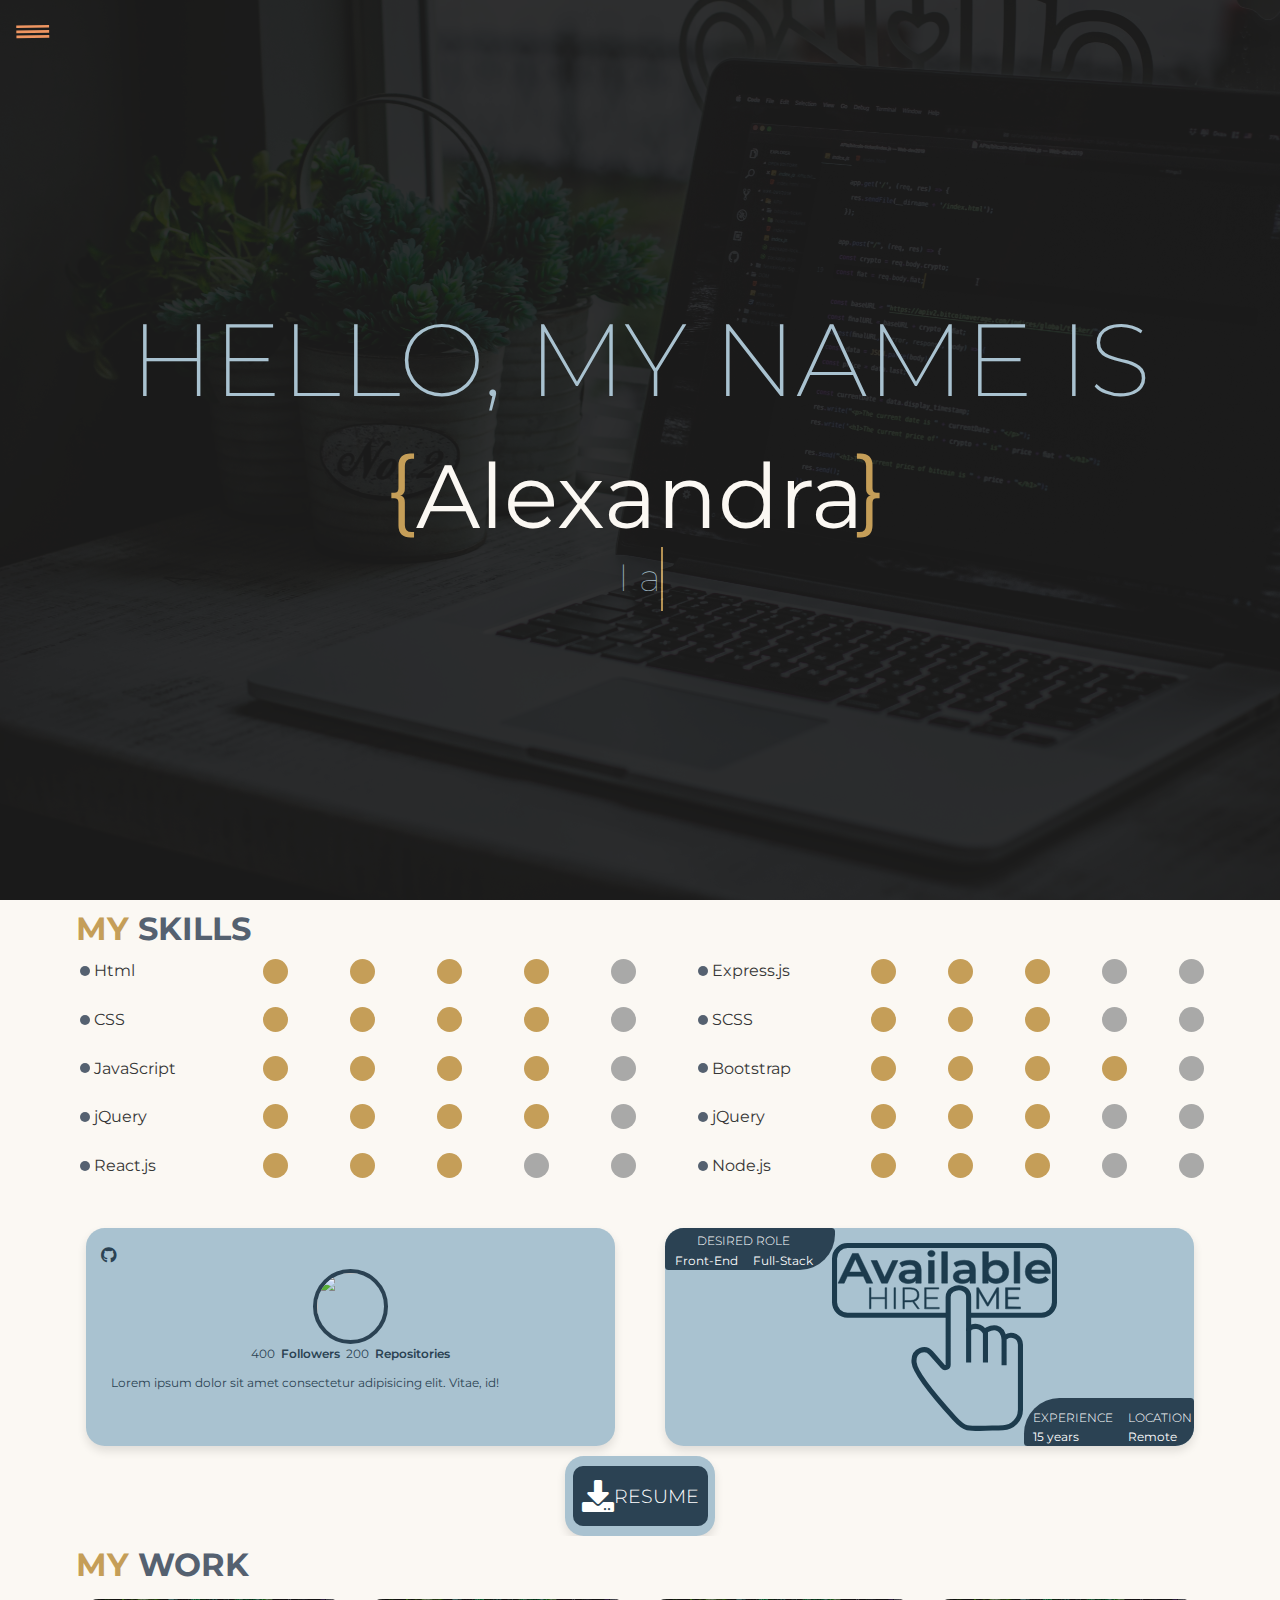
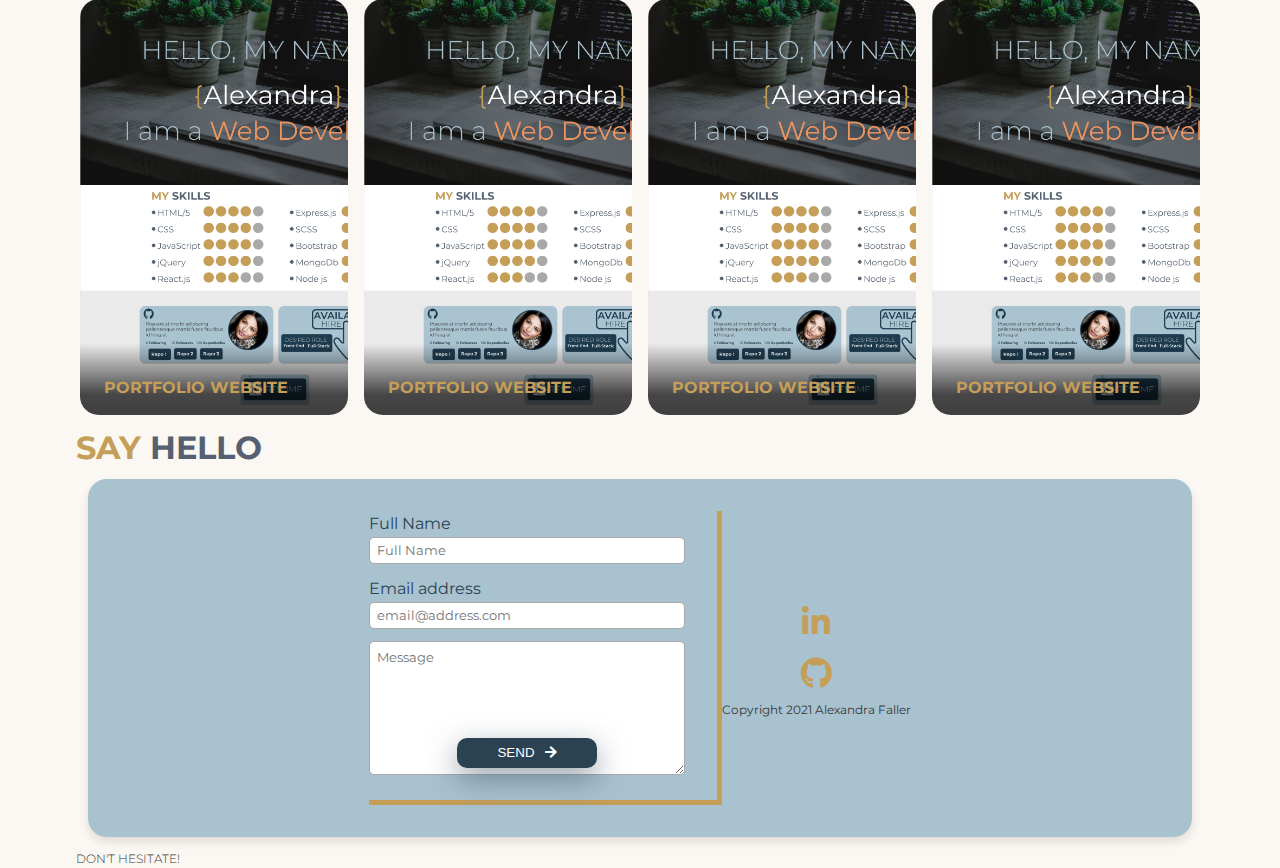
==== commit 5d6ea363: "contact section added" ====
--- a/Site/index.html
+++ b/Site/index.html
@@ -4,7 +4,7 @@
 		<meta charset="UTF-8" />
 		<meta http-equiv="X-UA-Compatible" content="IE=edge" />
 		<meta name="viewport" content="width=device-width, initial-scale=1.0" />
-		<link rel="stylesheet" href="https://cdnjs.cloudflare.com/ajax/libs/font-awesome/5.15.3/css/all.min.css">
+		<link rel="stylesheet" href="https://cdnjs.cloudflare.com/ajax/libs/font-awesome/5.15.3/css/all.min.css" />
 		<link rel="stylesheet" href="css/base.css" />
 		<link rel="stylesheet" href="css/utils.css" />
 		<link rel="stylesheet" href="css/nav.css" />
@@ -14,18 +14,12 @@
 
 		<title>Alex Faller - Web Developer</title>
 	</head>
+
 	<body>
 		<header>
 			<nav id="nav" class="flex">
 				<button id="hamburger" class="showMenu">
-					<svg
-						id="hamburger-svg"
-						data-name="Layer 1"
-						xmlns="http://www.w3.org/2000/svg"
-						width="0.41in"
-						height="0.32in"
-						viewBox="0 0 29.63 23.39"
-					>
+					<svg id="hamburger-svg" data-name="Layer 1" xmlns="http://www.w3.org/2000/svg" width="0.41in" height="0.32in" viewBox="0 0 29.63 23.39">
 						<defs></defs>
 						<path
 							id="hamburger-top"
@@ -34,14 +28,7 @@
 							transform="translate(-25.16 -11.9)"
 						/>
 
-						<line
-							id="hamburger-middle"
-							class="line"
-							x1="0.06"
-							y1="12.05"
-							x2="25.06"
-							y2="11.68"
-						/>
+						<line id="hamburger-middle" class="line" x1="0.06" y1="12.05" x2="25.06" y2="11.68" />
 
 						<path
 							id="hamburger-bottom"
@@ -56,7 +43,7 @@
 					<li><a id="home" class="nav-link" href="#">Home</a></li>
 					<li><a class="nav-link" href="#skills">Skills</a></li>
 					<li><a class="nav-link" href="#portfolio">Portfolio</a></li>
-					<li><a class="nav-link" href="#">Contact</a></li>
+					<li><a class="nav-link" href="#contact-me">Contact</a></li>
 				</ul>
 			</nav>
 			<div class="flex hero">
@@ -69,10 +56,8 @@
 		</header>
 
 		<div class="container">
-			<section class="skills">
-				<h1 class="section-header">
-					<span class="mustard">My</span><span class="slate"> skills</span>
-				</h1>
+			<section id="skills">
+				<h1 class="section-header"><span class="mustard">My</span><span class="slate"> skills</span></h1>
 				<ul class="grid-wrapper grid">
 					<li class="column">
 						<ul class="grid skill-box">
@@ -213,103 +198,158 @@
 					</li>
 				</ul>
 			</section>
-	</div>
-
-			<section class="cta">
-				<div class="container">
-				<ul class="cta-boxes grid ">
+		</div>
+
+		<section id="cta">
+			<div class="container">
+				<ul class="cta-boxes grid">
 					<li class="github-box box-shadow">
 						<i class="fab fa-github"></i>
-						<div class="avatar flex" ><img id="avatar" src="https://randomuser.me/api/portraits/lego/3.jpg"/></div>
+						<div class="avatar flex">
+							<img id="avatar" src="https://randomuser.me/api/portraits/lego/3.jpg" />
+						</div>
 						<div class="user-info">
-						<ul class="flex">
-							<li id="following"> </li>
-							<li id="followers">400 <strong>Followers</strong></li>
-							<li id="repositories">200 <strong>Repositories</strong></li>
-						</ul>
-						<div id="github-bio">Lorem ipsum dolor sit amet consectetur adipisicing elit. Vitae, id!</div>
-						<div id="repos" class="flex"></div>
-						</div>
-						</li>
+							<ul class="flex">
+								<li id="following"></li>
+								<li id="followers">400 <strong>Followers</strong></li>
+								<li id="repositories">200 <strong>Repositories</strong></li>
+							</ul>
+							<div id="github-bio">Lorem ipsum dolor sit amet consectetur adipisicing elit. Vitae, id!</div>
+							<div id="repos" class="flex"></div>
+						</div>
+					</li>
 					<li class="hireMe-box box-shadow flex">
 						<div class="hire-me">
 							<h3>Desired Role</h3>
-								<ul class="flex">
-									<li>Front-End</li>
-									<li class="right">Full-Stack</li>
-								</ul>
-							</div>
-							<img id="hire-me" src="images/AvailableForHire.svg" alt="I am available for hire">
-
-							<div class="expLoc flex">
-								<ul>
-									<li><h3>Experience</h3></li>
-									<li class="bold">15 years</li>
-								</ul>
-								<ul class="right">
-									<li><h3>Location</h3></li>
-									<li class="bold">Remote</li>
-								</ul>
-							</div>
-						</div>
-
+							<ul class="flex">
+								<li>Front-End</li>
+								<li class="right">Full-Stack</li>
+							</ul>
+						</div>
+						<img
+							id="hire-me"
+							src="images/AvailableForHire.svg"
+							alt="I am available
+										for hire"
+						/>
+
+						<div class="expLoc flex">
+							<ul>
+								<li>
+									<h3>Experience</h3>
+								</li>
+								<li class="bold">15 years</li>
+							</ul>
+							<ul class="right">
+								<li>
+									<h3>Location</h3>
+								</li>
+								<li class="bold">Remote</li>
+							</ul>
+						</div>
 					</li>
 				</ul>
 				<div class="flex">
-					<div class="box-shadow download-cv flex"> 
-						<i class="fas fa-download"></i><h3>resume</h3>
-					</div>
-				</div>
-			</section>
-
-			<section class="portfolio container">
-		
-	
-					<h1 class="section-header">
-					<span class="mustard">My</span><span class="slate"> Work</span>
-				</h1>
-							<div class="grid pf">
-					<div class="card">
-						<div class="card-content">
-							<h2 class="card-title">Portfolio Website</h2>
-							<p class="card-body">Designed in figma & Illustrator. Created with HTML, CSS and Javascript. Git & Github were used to track changes.</p>
-							<a href="#" class="button">View Project</a>
-						</div>
-					</div>
-						<div class="card">
-						<div class="card-content">
-							<h2 class="card-title">Portfolio Website</h2>
-							<p class="card-body">Designed in figma & Illustrator. Created with HTML, CSS and Javascript. Git & Github were used to track changes.</p>
-							<a href="#" class="button">View Project</a>
-						</div>
-					</div>
-
-					<div class="card">
-						<div class="card-content">
-							<h2 class="card-title">Portfolio Website</h2>
-							<p class="card-body">Designed in figma & Illustrator. Created with HTML, CSS and Javascript. Git & Github were used to track changes.</p>
-							<a href="#" class="button">View Project</a>
-						</div>
-					</div>
-					<div class="card">
-						<div class="card-content">
-							<h2 class="card-title">Portfolio Website</h2>
-							<p class="card-body">Designed in figma & Illustrator. Created with HTML, CSS and Javascript. Git & Github were used to track changes.</p>
-							<a href="#" class="button">View Project</a>
-						</div>
-					</div>
-	</div>
-			</section>
-
-			<section class="contact-me">
-				<div class="container">
-					<h1 class="section-header">
-					<span class="mustard">Say</span><span class="slate"> Hello</span>
-				</h1>
-				</div>
-			</section>
-		
-<script src="https://cdnjs.cloudflare.com/ajax/libs/axios/0.21.0/axios.min.js" integrity="sha512-DZqqY3PiOvTP9HkjIWgjO6ouCbq+dxqWoJZ/Q+zPYNHmlnI2dQnbJ5bxAHpAMw+LXRm4D72EIRXzvcHQtE8/VQ==" crossorigin="anonymous"></script>
+					<div class="box-shadow download-cv flex">
+						<i class="fas fa-download"></i>
+						<h3>resume</h3>
+					</div>
+				</div>
+			</div>
+		</section>
+
+		<section id="portfolio" class="container">
+			<h1 class="section-header"><span class="mustard">My</span><span class="slate"> Work</span></h1>
+			<div class="grid pf">
+				<div class="card">
+					<div class="card-content">
+						<h2 class="card-title">Portfolio Website</h2>
+						<p class="card-body">Designed in figma & Illustrator. Created with HTML, CSS and Javascript. Git & Github were used to track changes.</p>
+						<a href="#" class="card-button">View Project</a>
+					</div>
+				</div>
+				<div class="card">
+					<div class="card-content">
+						<h2 class="card-title">Portfolio Website</h2>
+						<p class="card-body">Designed in figma & Illustrator. Created with HTML, CSS and Javascript. Git & Github were used to track changes.</p>
+						<a href="#" class="card-button">View Project</a>
+					</div>
+				</div>
+
+				<div class="card">
+					<div class="card-content">
+						<h2 class="card-title">Portfolio Website</h2>
+						<p class="card-body">Designed in figma & Illustrator. Created with HTML, CSS and Javascript. Git & Github were used to track changes.</p>
+						<a href="#" class="card-button">View Project</a>
+					</div>
+				</div>
+				<div class="card">
+					<div class="card-content">
+						<h2 class="card-title">Portfolio Website</h2>
+						<p class="card-body">Designed in figma & Illustrator. Created with HTML, CSS and Javascript. Git & Github were used to track changes.</p>
+						<a href="#" class="card-button">View Project</a>
+					</div>
+				</div>
+			</div>
+		</section>
+
+		<section id="contact-me">
+			<div class="container">
+				<h1 class="section-header"><span class="mustard">Say</span><span class="slate"> Hello</span></h1>
+
+				<div class="split flex box-shadow">
+					<form id="form" class="contact-form">
+						<!-- full name-->
+						<div class="form-group">
+							<label class="label-input" for="name">Full Name</label>
+							<input type="text" name="name" id="name" placeholder="Full Name" />
+						</div>
+
+						<!-- email-->
+						<div class="form-group">
+							<label class="label-input" for="email">Email address</label>
+							<input type="email" name="email" id="email" placeholder="email@address.com" />
+						</div>
+
+						<!-- Message -->
+						<div class="form-group">
+							<textarea name="message" id="message" placeholder="Message" rows="7"></textarea>
+						</div>
+
+						<!-- submit -->
+						<div class="cf-submit flex">
+							<button type="submit" value="Send Message" class="contact-button">Send<i class="fa fa-arrow-right" aria-hidden="true"></i></button>
+						</div>
+					</form>
+
+					<ul class="contact-info flex">
+						<li>
+							<a href="https://www.linkedin.com/in/alexandra-faller-8595873a/" target="_blank">
+								<i class="fab fa-linkedin-in mustard"></i>
+							</a>
+						</li>
+						<li>
+							<a href="https://github.com/A13X4ND7A" target="_blank">
+								<i class="fab fa-github mustard"></i>
+							</a>
+						</li>
+						<li class="copyright">Copyright 2021 Alexandra Faller</li>
+					</ul>
+				</div>
+				<!-- Error/Success message -->
+				<div class="message-container">
+					<h3 id="message">Don't Hesitate!</h3>
+				</div>
+			</div>
+		</section>
+
+		<footer class="footer"></footer>
+
+		<script
+			src="https://cdnjs.cloudflare.com/ajax/libs/axios/0.21.0/axios.min.js"
+			integrity="sha512-DZqqY3PiOvTP9HkjIWgjO6ouCbq+dxqWoJZ/Q+zPYNHmlnI2dQnbJ5bxAHpAMw+LXRm4D72EIRXzvcHQtE8/VQ=="
+			crossorigin="anonymous"
+		></script>
 		<script src="scripts/typing.js"></script>
 		<script src="scripts/menu.js"></script>
 		<script src="scripts/github.js"></script>
--- a/Site/css/base.css
+++ b/Site/css/base.css
@@ -9,14 +9,14 @@
 }
 
 :root {
-	--color-mustardYellow: #c59e58;
-	--color-lightBlue: #aac3d0;
+	--color-mustardYellow: rgb(197, 158, 88);
+	--color-lightBlue: rgb(169, 194, 208);
 	--color-lightOrange: #ee9561;
 	--color-offWhite: #fbf8f3;
 	--color-darkGrey: #363636;
 	--color-night: #0d121b;
 	--color-slateGrey: #556170;
-	--color-charcoal: #2b4253;
+	--color-charcoal: rgb(43, 66, 83);
 	--color-silver: #a9a9a8;
 	--color-platinum: #eaeaea;
 }
@@ -69,3 +69,8 @@
 	display: block;
 	max-width: 100%;
 }
+
+input,
+textarea {
+	font-family: 'Montserrat', sans-serif;
+}
--- a/Site/css/utils.css
+++ b/Site/css/utils.css
@@ -2,6 +2,11 @@
 	margin-inline: auto;
 	width: min(90%, 70.5rem);
 	overflow: auto;
+}
+
+.white {
+	background-color: white;
+	opacity: 1;
 }
 
 .flex {
--- a/Site/css/style.css
+++ b/Site/css/style.css
@@ -66,14 +66,14 @@
 	position: relative;
 	padding: 15px;
 	margin: 10px;
-	transition: transform 500ms ease;
-}
-.github-box:hover,
+	/* transition: transform 500ms ease; */
+}
+/* .github-box:hover,
 .hireMe-box:hover,
 .github-box:focus-within,
 .hireMe-box:focus-within {
 	transform: scale(1.02);
-}
+} */
 
 .cta .fa-github {
 	font-size: 1.5rem;
@@ -180,11 +180,11 @@
 	width: 150px;
 	font-size: 2rem;
 	cursor: pointer;
-	transition: transform 500ms ease;
+	transition: box-shadow 500ms ease;
 }
 .download-cv:hover,
 .download-cv:focus-within {
-	transform: scale(1.02);
+	box-shadow: 0 10px 30px 0px rgba(169, 194, 208, 0.5);
 }
 
 .download-cv::after {
@@ -248,11 +248,7 @@
 .card-content {
 	--padding: 1.5rem;
 	padding: var(--padding);
-	background: linear-gradient(
-		hsl(0 0% 0% /0),
-		hsl(20 0% 0% /0.7) 20%,
-		hsl(0 0% 0% /1)
-	);
+	background: linear-gradient(hsl(0 0% 0% /0), hsl(20 0% 0% /0.7) 20%, hsl(0 0% 0% /1));
 	color: var(--color-lightBlue);
 }
 
@@ -273,12 +269,11 @@
 	bottom: -3px;
 	width: calc(100% + var(--padding));
 	background-color: var(--color-lightOrange);
-
 	transform-origin: left;
 	transition: transform 1s ease-in-out;
 }
 
-.button {
+.card-button {
 	cursor: pointer;
 	display: inline-block;
 	background-color: var(--color-lightBlue);
@@ -291,8 +286,86 @@
 	transition: background-color 500ms ease;
 }
 
-.button:hover,
-.button:focus {
-	background-color: var(--color-mustardYellow);
-	color: #fff;
-}
+.card-button:hover,
+.card-button:focus {
+	background-color: var(--color-mustardYellow);
+	color: #fff;
+}
+
+/* CONTACT FORM */
+
+.split {
+	background-color: var(--color-lightBlue);
+	border-radius: 18.7436px;
+	padding: 2em;
+	margin: 0.75em;
+	flex-direction: column;
+}
+
+.contact-form {
+	border-bottom: 5px solid var(--color-mustardYellow);
+	padding-bottom: 2em;
+}
+
+.contact-form .flex {
+	flex-direction: column;
+}
+
+.contact-form .form-group {
+	height: 65px;
+}
+
+.contact-form input,
+.contact-form textarea {
+	border: 1px solid var(--color-silver);
+	border-radius: 5px;
+	padding: 0.5em;
+	width: 100%;
+	height: 2em;
+}
+
+.contact-form textarea {
+	height: 10em;
+}
+
+.label-input {
+	color: var(--color-charcoal);
+}
+
+.contact-button {
+	cursor: pointer;
+	padding: 0 1em;
+	min-width: 140px;
+	height: 30px;
+	border-style: none;
+	background-color: var(--color-charcoal);
+	border-radius: 10px;
+	color: #fff;
+	text-transform: uppercase;
+	transition: all 0.4s;
+	box-shadow: 0 10px 30px 0px rgba(43, 66, 83, 0.5);
+	margin-top: 10%;
+}
+
+.contact-button:hover {
+	color: var(--color-charcoal);
+	background-color: var(--color-mustardYellow);
+	box-shadow: 0 10px 30px 0px rgba(197, 158, 88, 0.5);
+}
+
+.fa-arrow-right {
+	margin-left: 10px;
+}
+
+.contact-info {
+	flex-direction: column;
+	font-size: 2rem;
+	align-items: center;
+}
+
+.contact-info ul li {
+}
+
+.copyright {
+	font-size: 0.75rem;
+}
--- a/Site/css/media.css
+++ b/Site/css/media.css
@@ -33,6 +33,15 @@
 
 	#hire-me {
 		max-width: 70%;
+	}
+
+	.split {
+		flex-direction: row;
+	}
+
+	.contact-form {
+		border-right: 5px solid var(--color-mustardYellow);
+		padding-right: 2em;
 	}
 }
 
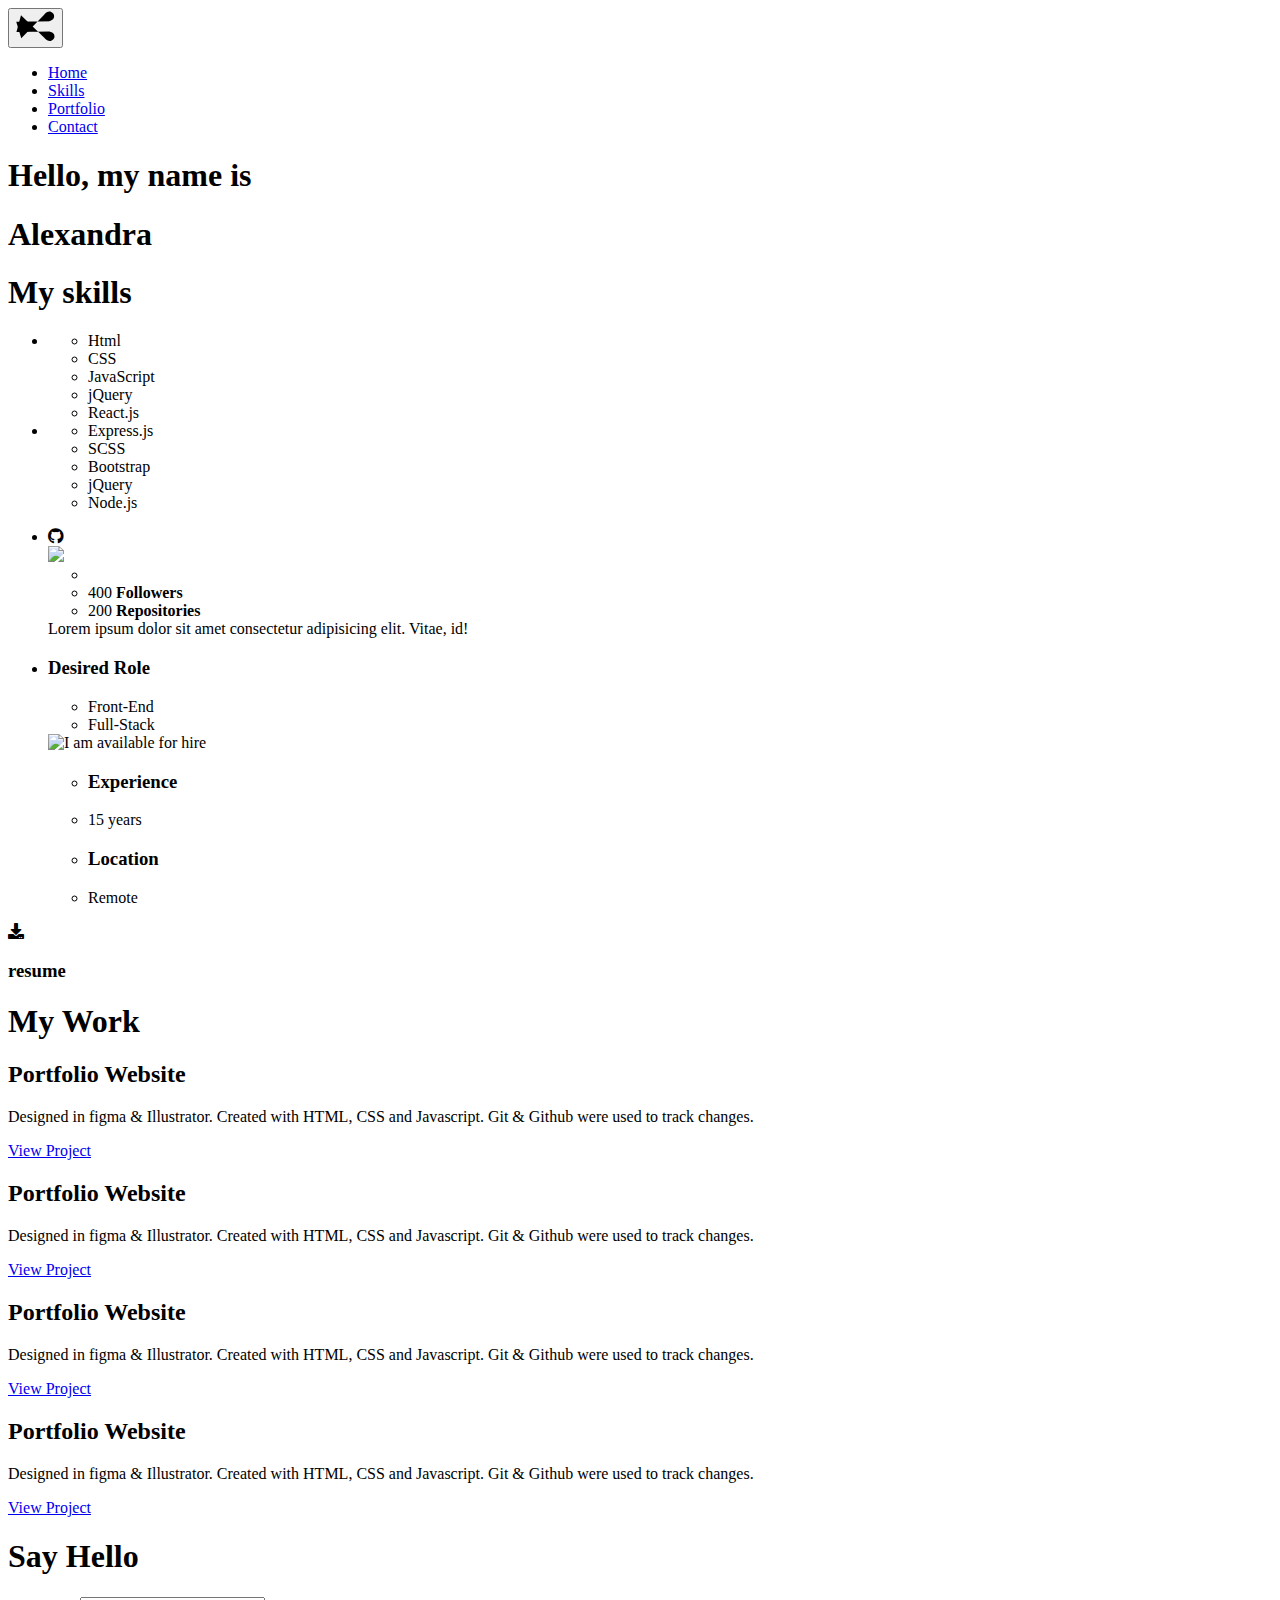
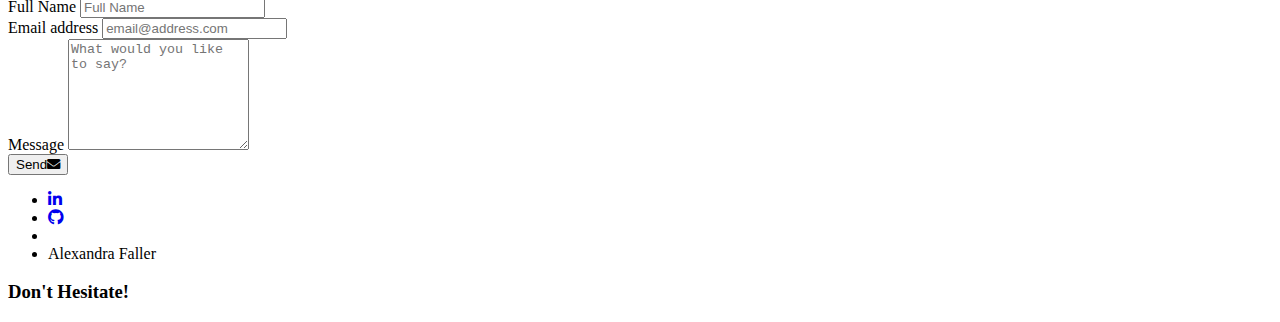
==== commit fb03a1b3: "added form functionality" ====
--- a/Site/index.html
+++ b/Site/index.html
@@ -298,7 +298,7 @@
 				<h1 class="section-header"><span class="mustard">Say</span><span class="slate"> Hello</span></h1>
 
 				<div class="split flex box-shadow">
-					<form id="form" class="contact-form">
+					<form id="form" class="contact-form" method="POST" data-netlify="true" netlify-honeypot="bot-field" data-netlify-recaptcha="true">
 						<!-- full name-->
 						<div class="form-group">
 							<label class="label-input" for="name">Full Name</label>
@@ -313,12 +313,13 @@
 
 						<!-- Message -->
 						<div class="form-group">
-							<textarea name="message" id="message" placeholder="Message" rows="7"></textarea>
+							<label class="label-input" for="Message">Message</label>
+							<textarea name="message" id="message" placeholder="What would you like to say?" rows="7"></textarea>
 						</div>
 
 						<!-- submit -->
 						<div class="cf-submit flex">
-							<button type="submit" value="Send Message" class="contact-button">Send<i class="fa fa-arrow-right" aria-hidden="true"></i></button>
+							<button type="submit" value="Send Message" class="contact-button">Send<i class="fa fa-envelope" aria-hidden="true"></i></button>
 						</div>
 					</form>
 
@@ -333,7 +334,8 @@
 								<i class="fab fa-github mustard"></i>
 							</a>
 						</li>
-						<li class="copyright">Copyright 2021 Alexandra Faller</li>
+						<li id="copyright-date"></li>
+						<li id="copyright-name">Alexandra Faller</li>
 					</ul>
 				</div>
 				<!-- Error/Success message -->
@@ -342,8 +344,6 @@
 				</div>
 			</div>
 		</section>
-
-		<footer class="footer"></footer>
 
 		<script
 			src="https://cdnjs.cloudflare.com/ajax/libs/axios/0.21.0/axios.min.js"
@@ -353,5 +353,6 @@
 		<script src="scripts/typing.js"></script>
 		<script src="scripts/menu.js"></script>
 		<script src="scripts/github.js"></script>
+		<script src="scripts/copyright.js"></script>
 	</body>
 </html>
